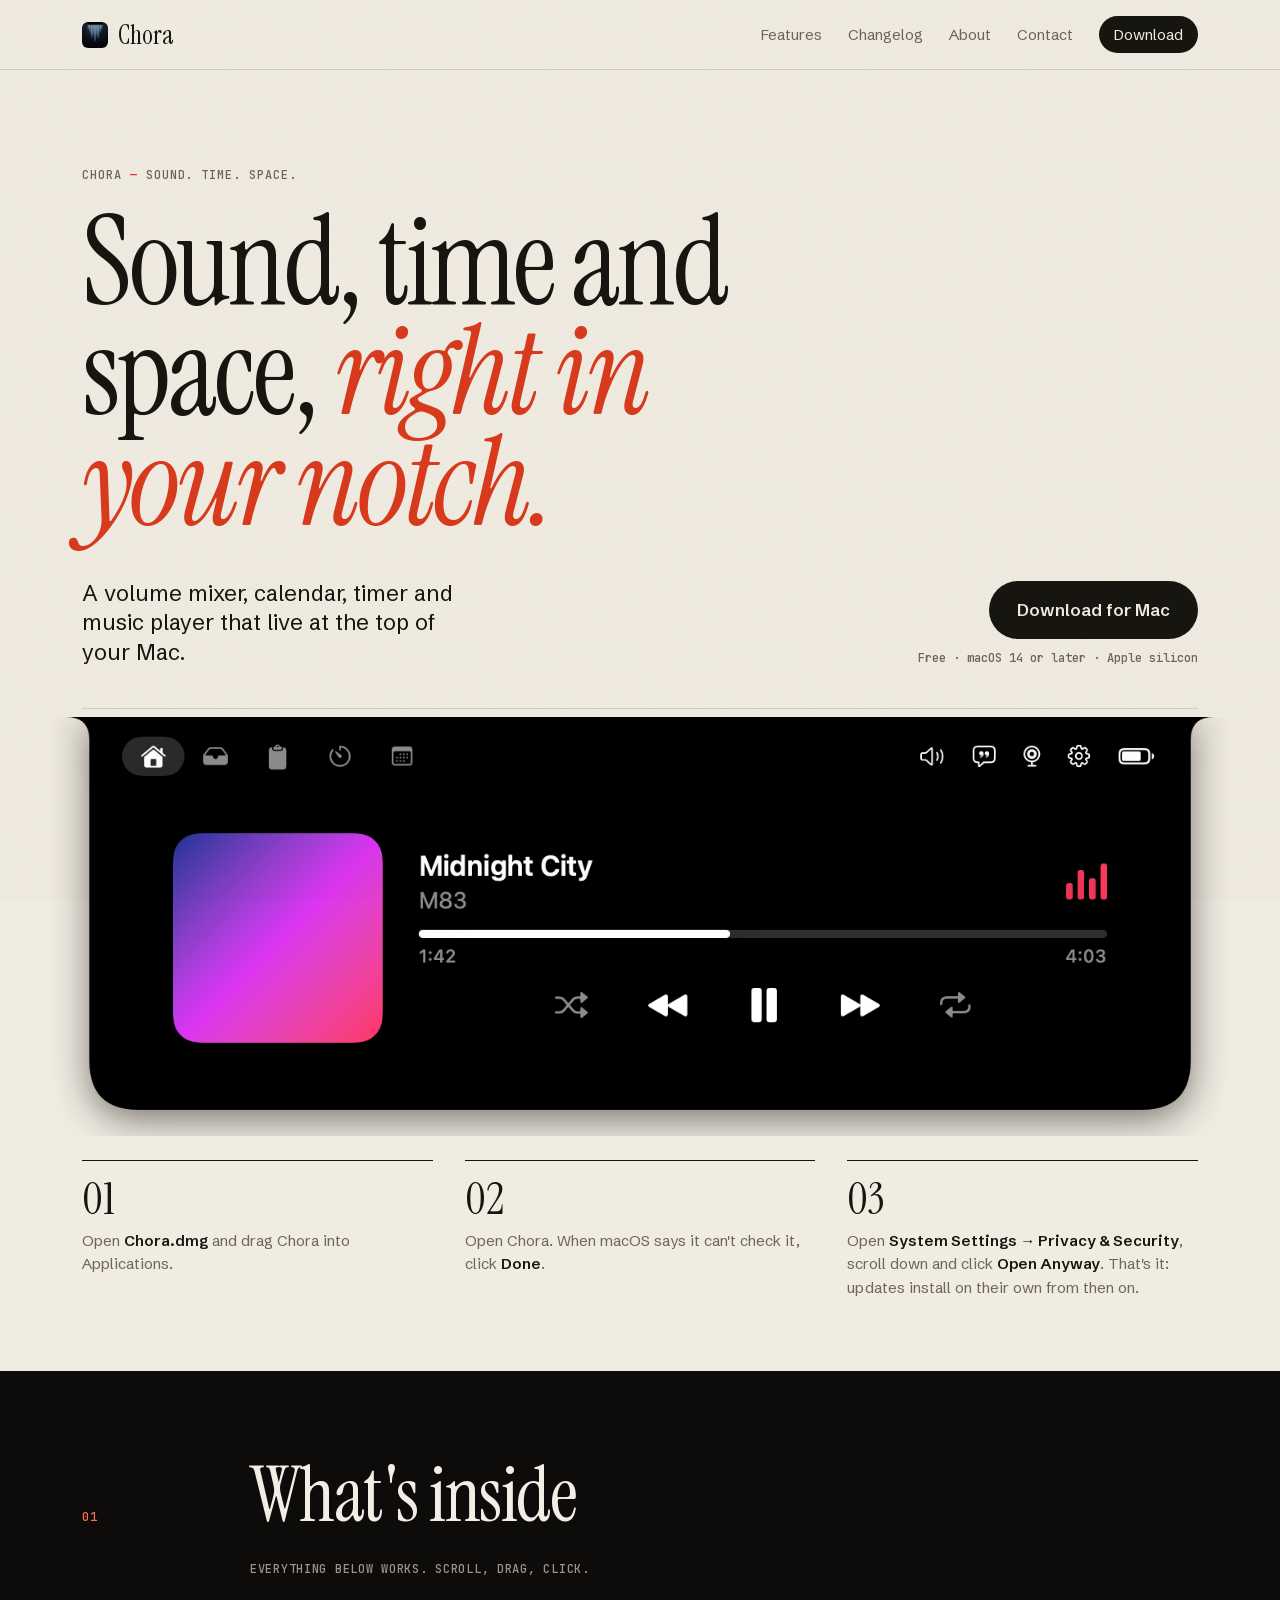
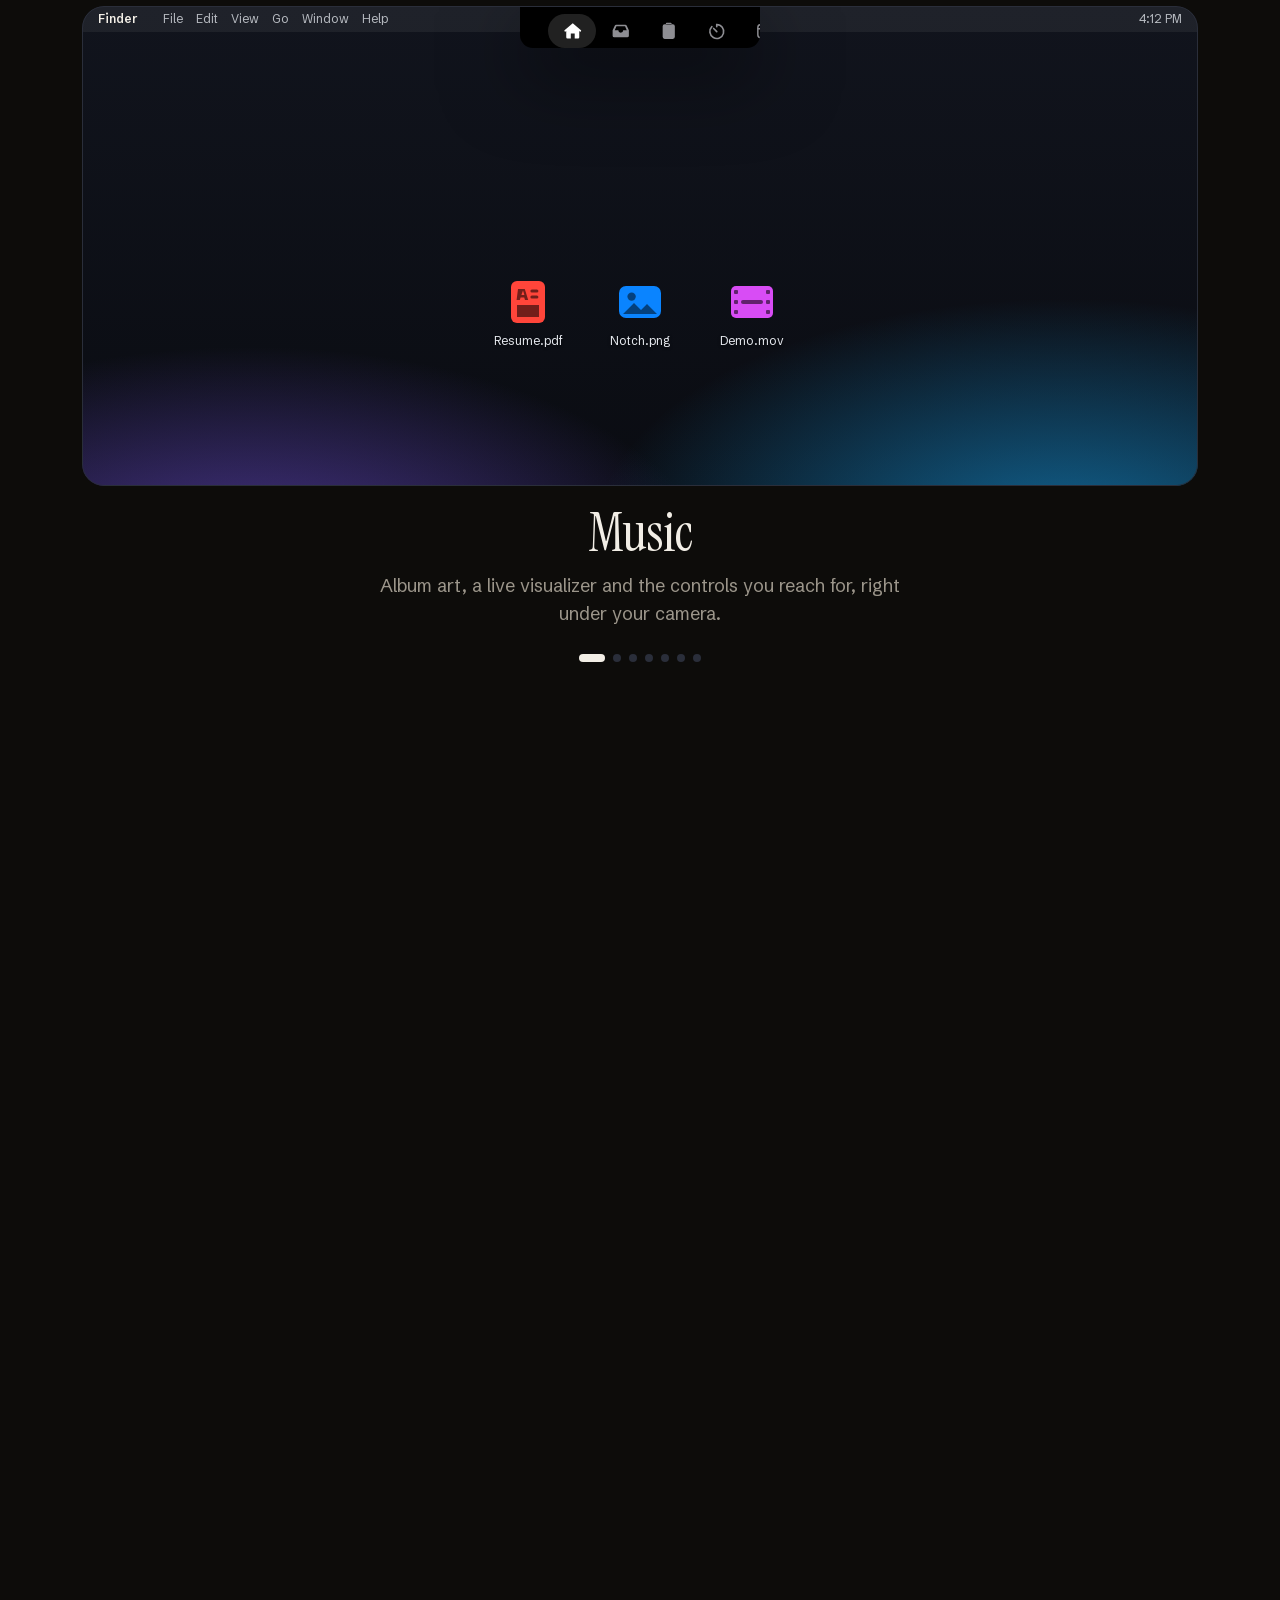
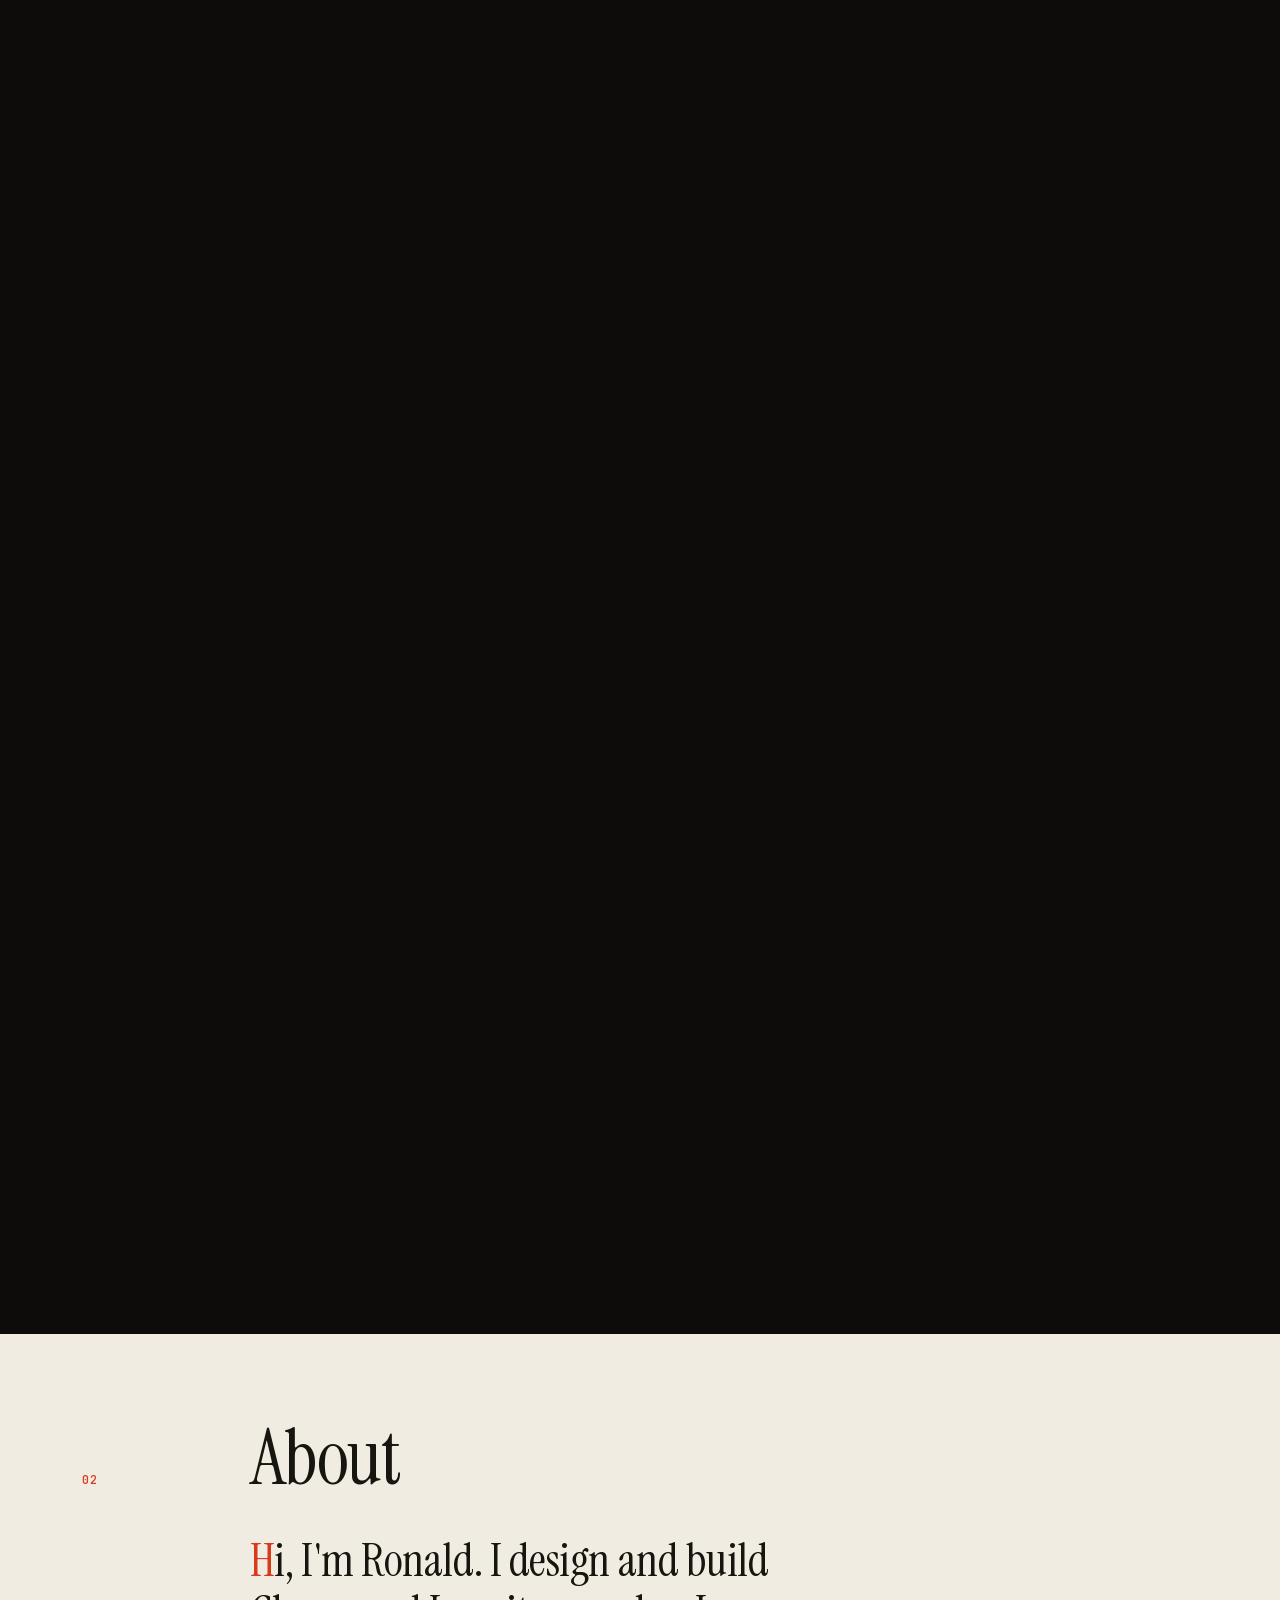
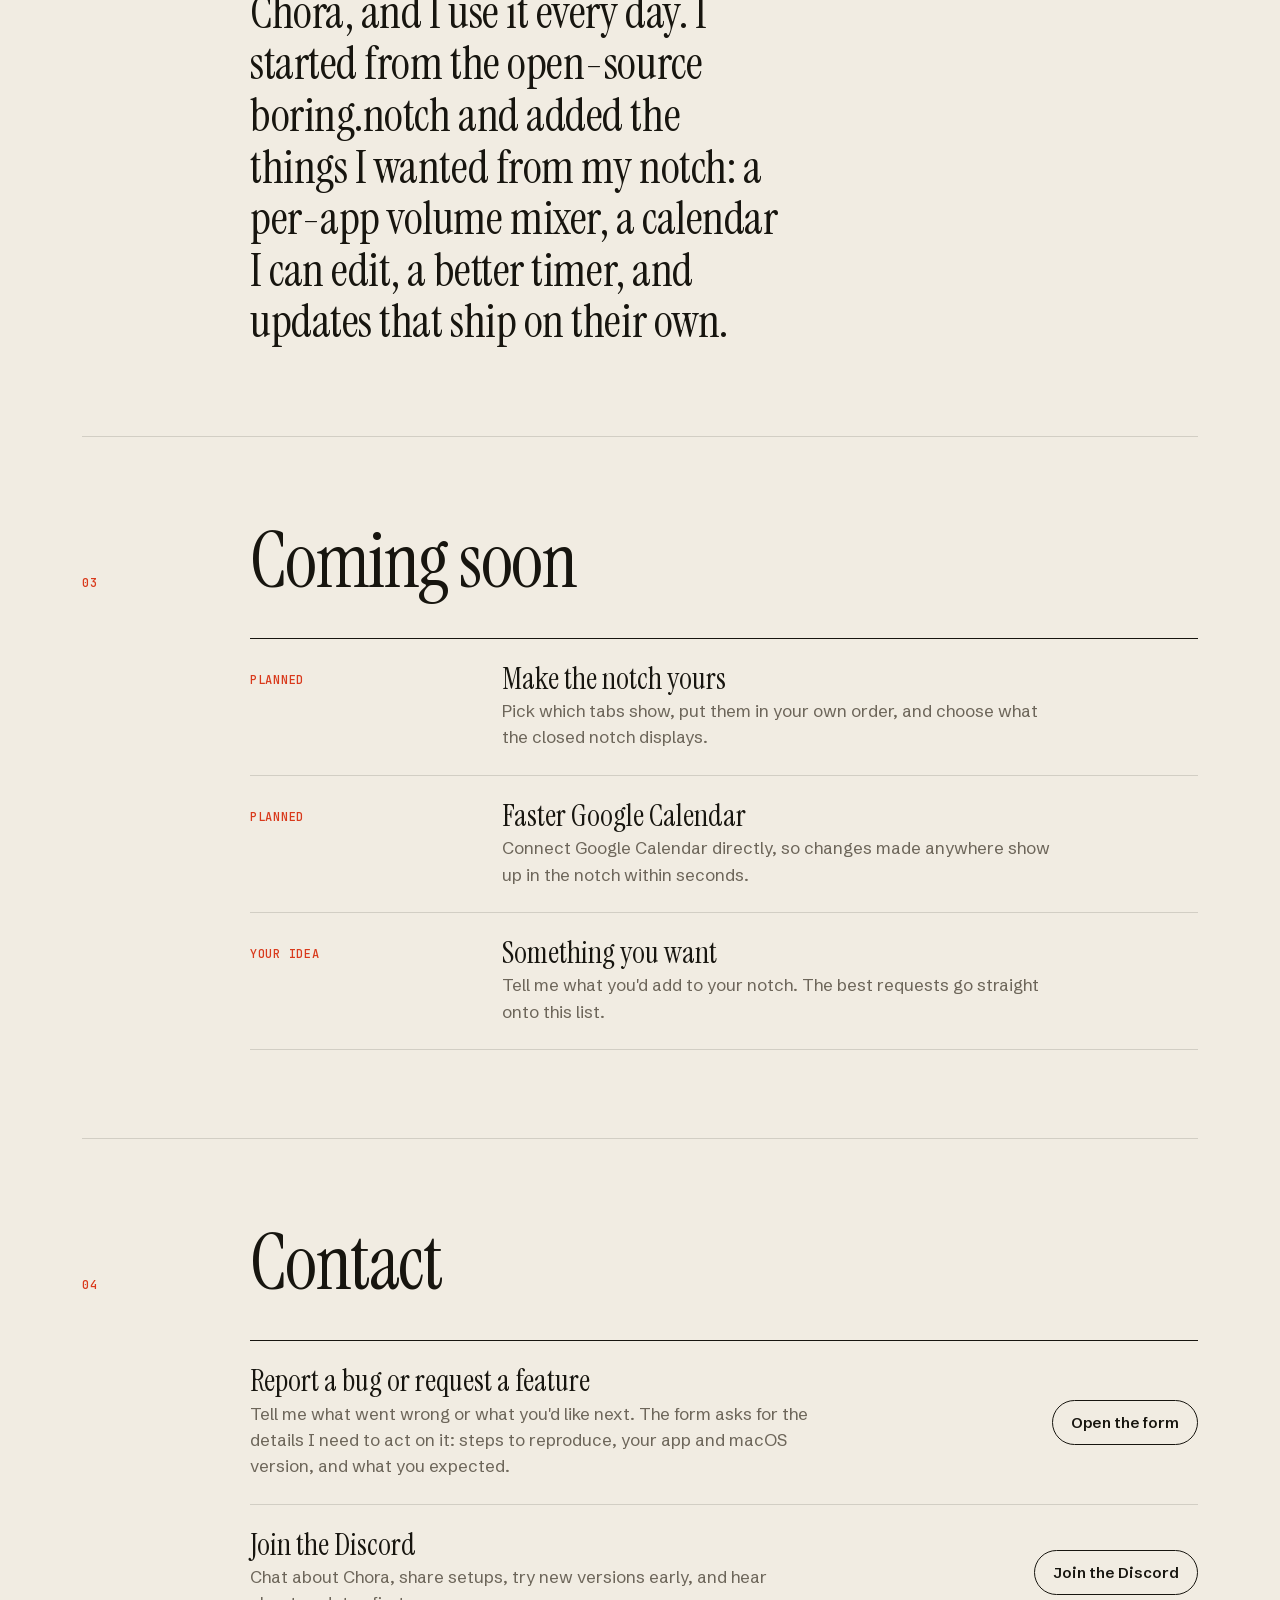
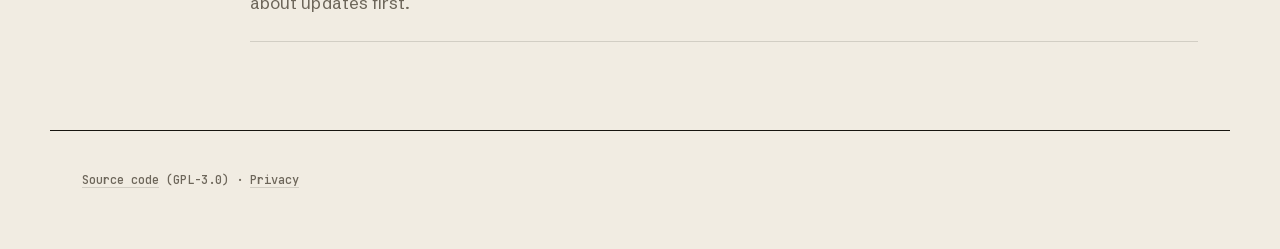
==== index.html @ 6533688c "fix: add a content security policy and referrer policy to every page" ====
<!doctype html>
<html lang="en">
<head>
  <meta charset="utf-8">
  <meta http-equiv="Content-Security-Policy" content="default-src 'self'; script-src 'self' 'sha256-WZRJfWvsnNCPcxzZwvyhovnZGqhZaC+8gPGPRbx6wTk='; style-src 'self' 'unsafe-inline'; img-src 'self' data:; font-src 'self'; connect-src 'self' https://raw.githubusercontent.com; object-src 'none'; base-uri 'self'; form-action 'none'">
  <meta name="referrer" content="strict-origin-when-cross-origin">
  <meta name="viewport" content="width=device-width, initial-scale=1">
  <title>Chora — Sound. Time. Space.</title>
  <meta name="description" content="Chora turns your MacBook's notch into a volume mixer, calendar, timer and music player.">
  <link rel="icon" href="favicon.png">
  <link rel="preload" href="fonts/InstrumentSerif-normal.woff2" as="font" type="font/woff2" crossorigin>
  <link rel="stylesheet" href="style.css">
  <link rel="stylesheet" href="demo.css">
  <script>document.documentElement.classList.add("js");</script>
</head>
<body>
  <header class="nav">
    <a class="brand" href="index.html"><img src="logo.png" alt="" width="26" height="26">Chora<span class="badge" data-version-badge></span></a>
    <nav>
      <a href="#features">Features</a>
      <a href="changelog.html">Changelog</a>
      <a href="#about">About</a>
      <a href="#contact">Contact</a>
      <a class="nav-download" href="#download">Download</a>
    </nav>
  </header>

  <main>
    <section id="download" class="hero">
      <p class="eyebrow">Chora <span class="dash">—</span> Sound. Time. Space.</p>
      <h1>Sound, time and space, <em>right in your notch.</em></h1>
      <div class="hero-row">
        <p class="sub">A volume mixer, calendar, timer and music player that live at the top of your Mac.</p>
        <div class="get">
          <a class="download" href="https://github.com/ronaldw07/boring.notch/releases/latest/download/Chora.dmg">Download for Mac</a>
          <p class="req">Free · macOS 14 or later · Apple silicon</p>
        </div>
      </div>
      <img class="hero-shot" src="shots/music.png" alt="Chora open in the notch, playing music with album art and controls" width="1440" height="512">
      <ol class="steps">
        <li>Open <strong>Chora.dmg</strong> and drag Chora into Applications.</li>
        <li>Open Chora. When macOS says it can't check it, click <strong>Done</strong>.</li>
        <li>Open <strong>System Settings → Privacy &amp; Security</strong>, scroll down and click <strong>Open Anyway</strong>. That's it: updates install on their own from then on.</li>
      </ol>
    </section>

    <section class="latest" data-latest hidden>
      <p class="label">What's new</p>
      <div>
        <p class="latest-version" data-latest-version></p>
        <p class="latest-summary" data-latest-summary></p>
      </div>
      <a href="changelog.html">See the full changelog →</a>
    </section>

    <section id="features" class="section band">
      <div class="section-head">
        <p class="label">01</p>
        <h2 class="reveal">What's inside</h2>
      </div>
      <div class="features">
        <article class="feature reveal">
          <img src="shots/volume.png" alt="The volume panel: a master slider and a slider for each app" loading="lazy">
          <h3>Volume mixer</h3>
          <p>A master slider plus a slider for each app. Turn one app down without touching the rest.</p>
        </article>
        <article class="feature reveal">
          <img src="shots/calendar.png" alt="The calendar tab: the day as a timeline of events" loading="lazy">
          <h3>Calendar</h3>
          <p>One day, 4 days, a week or a month, with the weather. Drag events to move them or pull the bottom edge to resize, drag on an empty spot or type a sentence to add one, make it repeat or remind you, search a year of events, answer Google invites, Join a video call, and see Google Tasks.</p>
        </article>
        <article class="feature reveal">
          <img src="shots/timer.png" alt="The timer tab: a countdown ring and length chips" loading="lazy">
          <h3>Timer</h3>
          <p>Lengths down to the second, recent timers, a smooth ring, and undo when you reset by mistake.</p>
        </article>
        <article class="feature reveal">
          <img src="shots/music.png" alt="The music player with album art and controls" loading="lazy">
          <h3>Music</h3>
          <p>Album art, a live visualizer and synced lyrics. Music and a running timer share the notch.</p>
        </article>
        <article class="feature reveal">
          <img src="shots/shelf.png" alt="The shelf holding files dropped on the notch" loading="lazy">
          <h3>Shelf and clipboard</h3>
          <p>Drop files on the notch to keep them close, and get back anything you copied.</p>
        </article>
        <article class="feature reveal">
          <img src="shots/updates.png" alt="An update prompt and the Option 1 to 5 shortcut" loading="lazy">
          <h3>Stays up to date</h3>
          <p>Signed updates install on their own within the hour of a release. Hover the notch and press 1 to 5 to switch tabs.</p>
        </article>
      </div>

      <p class="story-hint">Everything below works. Scroll, drag, click.</p>
      <div class="story" data-story data-scene="0">
        <div class="story-pin">
          <div class="screen">
            <div class="menubar" aria-hidden="true"><span><b>Finder</b> File Edit View Go Window Help</span><span>4:12 PM</span></div>

            <div class="notch" data-notch>
              <div class="notch-inner">
                <div class="nh">
                  <div class="nh-tabs">
                    <button type="button" data-go="0" data-tab="0" aria-label="Home"><i data-i="house"></i></button>
                    <button type="button" data-go="3" data-tab="3" aria-label="Shelf"><i data-i="tray"></i></button>
                    <button type="button" data-go="4" data-tab="4" aria-label="Clipboard"><i data-i="clipboard"></i></button>
                    <button type="button" data-go="5" data-tab="5" aria-label="Timer"><i data-i="timer"></i></button>
                    <button type="button" data-go="6" data-tab="6" aria-label="Calendar"><i data-i="calendar"></i></button>
                  </div>
                  <div class="nh-cam"></div>
                  <div class="nh-right">
                    <button type="button" class="nh-btn" data-toggle="1" aria-label="Volume"><i data-i="speaker"></i></button>
                    <button type="button" class="nh-btn" data-toggle="2" aria-label="Lyrics"><i data-i="quote"></i></button>
                    <span class="nh-btn" aria-hidden="true"><i data-i="gear"></i></span>
                    <span class="battery" aria-label="Battery 80%"><span>80%</span><i><b></b></i></span>
                  </div>
                </div>

                <div class="nb">
                  <div class="view view-home" data-view="0">
                    <div class="player">
                      <div class="art"><span class="art-badge"><i data-i="note"></i></span></div>
                      <div class="player-main">
                        <div class="song-row">
                          <div class="song-text"><p class="song">Low Tide Hours</p><p class="artist">Ona Vale</p></div>
                          <div class="viz" aria-hidden="true"><i></i><i></i><i></i><i></i></div>
                        </div>
                        <div class="seek"><div class="seek-track"><b data-progress></b></div><div class="seek-times"><span data-music-time>0:00</span><span>3:12</span></div></div>
                        <div class="controls">
                          <button type="button" class="ctl" data-music-shuffle aria-label="Shuffle"><i data-i="shuffle"></i></button>
                          <button type="button" class="ctl" data-music-restart aria-label="Previous"><i data-i="back"></i></button>
                          <button type="button" class="ctl big" data-music-play aria-label="Play or pause"><i data-i="pause"></i></button>
                          <button type="button" class="ctl" data-music-restart aria-label="Next"><i data-i="forward"></i></button>
                          <button type="button" class="ctl" data-music-repeat aria-label="Repeat"><i data-i="repeat"></i></button>
                        </div>
                      </div>
                    </div>
                    <div class="slot">
                      <div class="slot-panel" data-panel="1" data-volume>
                        <div class="vol-master">
                          <span class="vol-icon" data-master-icon></span>
                          <div class="vs big" data-key="master" role="slider" tabindex="0" aria-label="Volume"><i class="vs-track"></i><i class="vs-fill"></i><i class="vs-knob"></i></div>
                          <span class="vol-value" data-value-for="master"></span>
                        </div>
                        <div class="vol-apps">
                          <div class="vol-app"><span class="app-icon" style="--c:#1ed760"><i data-i="note"></i></span><span class="app-name">Spotify</span><div class="vs" data-key="spotify" role="slider" tabindex="0" aria-label="Spotify volume"><i class="vs-track"></i><i class="vs-fill"></i><i class="vs-knob"></i></div><span class="app-value" data-value-for="spotify"></span></div>
                          <div class="vol-app"><span class="app-icon" style="--c:#5865f2"><i data-i="bubble"></i></span><span class="app-name">Discord</span><div class="vs" data-key="discord" role="slider" tabindex="0" aria-label="Discord volume"><i class="vs-track"></i><i class="vs-fill"></i><i class="vs-knob"></i></div><span class="app-value" data-value-for="discord"></span></div>
                          <div class="vol-app"><span class="app-icon" style="--c:#2d8cff"><i data-i="video"></i></span><span class="app-name">zoom.us</span><div class="vs" data-key="zoom" role="slider" tabindex="0" aria-label="Zoom volume"><i class="vs-track"></i><i class="vs-fill"></i><i class="vs-knob"></i></div><span class="app-value" data-value-for="zoom"></span></div>
                          <div class="vol-app"><span class="app-icon" style="--c:#3a9bf0"><i data-i="globe"></i></span><span class="app-name">Safari</span><div class="vs" data-key="safari" role="slider" tabindex="0" aria-label="Safari volume"><i class="vs-track"></i><i class="vs-fill"></i><i class="vs-knob"></i></div><span class="app-value" data-value-for="safari"></span></div>
                        </div>
                      </div>
                      <div class="slot-panel lyrics" data-panel="2" data-lyrics></div>
                    </div>
                  </div>

                  <div class="view view-shelf" data-view="3">
                    <div class="shelf-zone" data-shelf-zone>
                      <div class="shelf-empty"><i data-i="tray"></i><span>Drop files here</span></div>
                      <div class="shelf-items" data-shelf-items></div>
                    </div>
                  </div>

                  <div class="view view-clip" data-view="4" data-clipboard>
                    <div class="clip-bar"><button type="button" class="clip-undo" data-clip-undo>Undo</button><button type="button" class="clip-clear" data-clip-clear>Delete All</button></div>
                    <div class="clip-list" data-clip-list></div>
                  </div>

                  <div class="view view-timer" data-view="5" data-timer>
                    <div class="mode-picker"><button type="button" data-mode="timer" class="on">Timer</button><button type="button" data-mode="stopwatch">Stopwatch</button></div>
                    <div class="timer-row">
                      <div class="readout-slot">
                        <svg class="ring" viewBox="0 0 88 88" aria-hidden="true"><circle class="ring-track" cx="44" cy="44" r="41"/><circle class="ring-fill" cx="44" cy="44" r="41"/></svg>
                        <span class="readout"><span data-readout>5:00</span><span class="cs" data-cs></span></span>
                      </div>
                      <div class="timer-side">
                        <div class="presets" data-presets>
                          <button type="button" class="chip" data-secs="60">1m</button>
                          <button type="button" class="chip on" data-secs="300">5m</button>
                          <button type="button" class="chip" data-secs="600">10m</button>
                          <button type="button" class="chip" data-secs="1500">25m</button>
                          <button type="button" class="chip" data-secs="150">2:30</button>
                          <i class="history" data-i="history"></i>
                          <button type="button" class="chip" data-secs="45">45s</button>
                        </div>
                        <div class="timer-controls">
                          <button type="button" class="round small" data-timer-reset aria-label="Reset"><i data-i="reset"></i></button>
                          <button type="button" class="round" data-timer-play aria-label="Start"><i data-i="play"></i></button>
                          <button type="button" class="round" data-timer-stop aria-label="Stop"><i data-i="stop"></i></button>
                          <button type="button" class="round small" data-timer-undo aria-label="Undo reset"><i data-i="undo"></i></button>
                        </div>
                      </div>
                    </div>
                  </div>

                  <div class="view view-cal" data-view="6" data-calendar>
                    <div class="cal-head">
                      <i class="cal-chev" data-i="chevL"></i><span class="cal-day">Wed, Nov 11</span><i class="cal-chev" data-i="chevR"></i>
                      <span class="allday" style="--c:#30d158">Veterans Day</span>
                      <button type="button" class="cal-expand" data-cal-add aria-label="Add an event"><i data-i="plus"></i></button>
                      <button type="button" class="cal-expand" data-cal-orient aria-label="Show the day down"><i data-i="splitRows"></i></button>
                      <span class="cal-expand"><i data-i="expand"></i></span>
                    </div>
                    <div class="cal-viewport" data-cal-viewport><div class="cal-track" data-cal-track></div></div>
                    <div class="cal-toast" data-cal-toast><span data-cal-toast-text></span><button type="button" class="cal-toast-undo" data-cal-undo>Undo</button><button type="button" class="cal-toast-x" data-cal-dismiss aria-label="Dismiss"><i data-i="x"></i></button></div>
                    <div class="cal-overlay" data-cal-overlay hidden></div>
                  </div>
                </div>
              </div>
            </div>

            <div class="desk-files" data-desk aria-label="Files on the desktop">
              <button type="button" class="file" draggable="true" data-file="resume"><i data-i="richtext" style="color:#ff453a"></i><span>Resume.pdf</span></button>
              <button type="button" class="file" draggable="true" data-file="notch"><i data-i="photo" style="color:#0a84ff"></i><span>Notch.png</span></button>
              <button type="button" class="file" draggable="true" data-file="demo"><i data-i="film" style="color:#d84cf5"></i><span>Demo.mov</span></button>
            </div>
          </div>

          <div class="captions">
            <div class="caption on" data-caption="0"><h3>Music</h3><p>Album art, a live visualizer and the controls you reach for, right under your camera.</p></div>
            <div class="caption future" data-caption="1"><h3>Volume mixer</h3><p>A slider for every app. Turn Discord down without touching your music.</p></div>
            <div class="caption future" data-caption="2"><h3>Synced lyrics</h3><p>Lyrics that follow the song. Click a line to jump to it.</p></div>
            <div class="caption future" data-caption="3"><h3>Shelf</h3><p>Drop files on the notch to keep them close. Drag one up from the desktop.</p></div>
            <div class="caption future" data-caption="4"><h3>Clipboard</h3><p>Everything you copied, one click from copying it again.</p></div>
            <div class="caption future" data-caption="5"><h3>Timer</h3><p>Timers down to the second, a stopwatch, and undo when you reset by mistake.</p></div>
            <div class="caption future" data-caption="6"><h3>Calendar</h3><p>Your day across, or top to bottom. Drag an empty spot to add an event, or press + and type one. Drag an event to move it, pull its end to resize, and undo any change.</p><button type="button" class="caption-link" data-cal-reset hidden>Bring the events back</button></div>
          </div>
          <div class="dots" aria-label="Features">
            <button type="button" data-go="0" aria-label="Music"></button><button type="button" data-go="1" aria-label="Volume"></button><button type="button" data-go="2" aria-label="Lyrics"></button><button type="button" data-go="3" aria-label="Shelf"></button><button type="button" data-go="4" aria-label="Clipboard"></button><button type="button" data-go="5" aria-label="Timer"></button><button type="button" data-go="6" aria-label="Calendar"></button>
          </div>
        </div>
      </div>
    </section>

    <section id="about" class="section about">
      <div class="section-head">
        <p class="label">02</p>
        <h2 class="reveal">About</h2>
      </div>
      <p class="maker reveal">Hi, I'm Ronald. I design and build Chora, and I use it every day. I started from the open-source boring.notch and added the things I wanted from my notch: a per-app volume mixer, a calendar I can edit, a better timer, and updates that ship on their own.</p>
    </section>

    <section id="soon" class="section">
      <div class="section-head">
        <p class="label">03</p>
        <h2 class="reveal">Coming soon</h2>
      </div>
      <div class="soon">
        <article class="soon-item reveal">
          <span class="status">Planned</span>
          <h3>Make the notch yours</h3>
          <p>Pick which tabs show, put them in your own order, and choose what the closed notch displays.</p>
        </article>
        <article class="soon-item reveal">
          <span class="status">Planned</span>
          <h3>Faster Google Calendar</h3>
          <p>Connect Google Calendar directly, so changes made anywhere show up in the notch within seconds.</p>
        </article>
        <article class="soon-item reveal">
          <span class="status">Your idea</span>
          <h3>Something you want</h3>
          <p>Tell me what you'd add to your notch. The best requests go straight onto this list.</p>
        </article>
      </div>
    </section>

    <section id="contact" class="section">
      <div class="section-head">
        <p class="label">04</p>
        <h2 class="reveal">Contact</h2>
      </div>
      <div class="contact">
        <article class="contact-card reveal">
          <h3>Report a bug or request a feature</h3>
          <p>Tell me what went wrong or what you'd like next. The form asks for the details I need to act on it: steps to reproduce, your app and macOS version, and what you expected.</p>
          <a class="button" href="https://docs.google.com/forms/d/e/1FAIpQLSfXjYQT4DGm7UDg0RwTEFJR07rIt27WWSCMr_0hVcjNfF8teA/viewform" target="_blank" rel="noopener" data-feedback-form>Open the form</a>
        </article>
        <article class="contact-card reveal">
          <h3>Join the Discord</h3>
          <p>Chat about Chora, share setups, try new versions early, and hear about updates first.</p>
          <a class="button" href="https://discord.gg/8GVjCq4fE5">Join the Discord</a>
        </article>
      </div>
    </section>

  </main>

  <footer class="footer">
    <p><a href="https://github.com/ronaldw07/boring.notch">Source code</a> (GPL-3.0) · <a href="privacy.html">Privacy</a></p>
  </footer>

  <script src="changelog.js"></script>
  <script src="reveal.js"></script>
  <script src="demo.js"></script>
</body>
</html>
---- style.css ----
/* Chora — a printed product sheet. Warm paper, ink type, one red accent
   (the same red as the calendar's "now" line). The notch demo sits on a
   dark band, because the notch itself is black hardware. */

@font-face { font-family: "Instrument Serif"; font-style: normal; font-weight: 400; font-display: swap; src: url(fonts/InstrumentSerif-normal.woff2) format("woff2"); }
@font-face { font-family: "Instrument Serif"; font-style: italic; font-weight: 400; font-display: swap; src: url(fonts/InstrumentSerif-italic.woff2) format("woff2"); }
@font-face { font-family: "Schibsted Grotesk"; font-style: normal; font-weight: 400 700; font-display: swap; src: url(fonts/SchibstedGrotesk-normal.woff2) format("woff2"); }
@font-face { font-family: "JetBrains Mono"; font-style: normal; font-weight: 500; font-display: swap; src: url(fonts/JetBrainsMono-normal.woff2) format("woff2"); }

:root {
  --paper: #f1ece2;
  --paper-deep: #e8e1d4;
  --ink: #17150f;
  --text: var(--ink);
  --muted: #6d665a;
  --line: rgba(23, 21, 15, 0.14);
  --accent: #d93a1c;
  --panel: #fbf8f2;
  --serif: "Instrument Serif", "Iowan Old Style", Georgia, serif;
  --sans: "Schibsted Grotesk", -apple-system, BlinkMacSystemFont, sans-serif;
  --mono: "JetBrains Mono", ui-monospace, "SF Mono", Menlo, monospace;
  --ease-out: cubic-bezier(0.23, 1, 0.32, 1);
  --gutter: 168px;
}

* { box-sizing: border-box; }

html { scroll-behavior: smooth; }

body {
  margin: 0;
  background: var(--paper);
  color: var(--ink);
  font: 17px/1.55 var(--sans);
  -webkit-font-smoothing: antialiased;
  text-rendering: optimizeLegibility;
}

/* Paper grain, very faint, so the page doesn't read as a flat fill. */
body::after {
  content: "";
  position: fixed;
  inset: 0;
  z-index: 100;
  pointer-events: none;
  opacity: 0.35;
  mix-blend-mode: multiply;
  background-image: url("data:image/svg+xml,%3Csvg xmlns='http://www.w3.org/2000/svg' width='160' height='160'%3E%3Cfilter id='n'%3E%3CfeTurbulence type='fractalNoise' baseFrequency='0.9' numOctaves='2' stitchTiles='stitch'/%3E%3CfeColorMatrix values='0 0 0 0 0.45 0 0 0 0 0.4 0 0 0 0 0.32 0 0 0 0.18 0'/%3E%3C/filter%3E%3Crect width='100%25' height='100%25' filter='url(%23n)'/%3E%3C/svg%3E");
}

a { color: var(--ink); text-decoration: underline; text-decoration-color: var(--line); text-underline-offset: 3px; transition: text-decoration-color 200ms var(--ease-out), color 200ms var(--ease-out); }
a:hover { text-decoration-color: var(--accent); }

::selection { background: var(--ink); color: var(--paper); }

.label, .eyebrow {
  margin: 0;
  font-family: var(--mono);
  font-size: 12px;
  font-weight: 500;
  letter-spacing: 0.08em;
  text-transform: uppercase;
  color: var(--muted);
}

/* Nav: a plain masthead with a rule under it. */

.nav {
  position: sticky;
  top: 0;
  z-index: 10;
  display: flex;
  align-items: center;
  justify-content: space-between;
  padding: 16px max(32px, calc(50vw - 558px));
  background: color-mix(in srgb, var(--paper) 88%, transparent);
  backdrop-filter: blur(10px);
  -webkit-backdrop-filter: blur(10px);
  border-bottom: 1px solid var(--line);
}

.brand {
  display: flex;
  align-items: center;
  gap: 10px;
  font-family: var(--serif);
  font-size: 26px;
  line-height: 1;
  text-decoration: none;
}
.brand img { border-radius: 6px; }
.badge {
  font-family: var(--mono);
  font-size: 11px;
  color: var(--muted);
  border: 1px solid var(--line);
  border-radius: 4px;
  padding: 2px 5px;
  align-self: center;
}
.badge:empty { display: none; }

.nav nav { display: flex; align-items: center; gap: 26px; }
.nav nav a { font-size: 15px; color: var(--muted); text-decoration: none; }
.nav nav a:hover, .nav nav a[aria-current="page"] { color: var(--ink); }
.nav nav .nav-download {
  color: var(--paper);
  background: var(--ink);
  border-radius: 999px;
  padding: 7px 15px;
  transition: transform 160ms var(--ease-out), background 200ms var(--ease-out);
}
.nav nav .nav-download:hover { color: var(--paper); background: var(--accent); }
.nav nav .nav-download:active { transform: scale(0.97); }

main { max-width: 1180px; margin: 0 auto; padding: 0 32px; }

/* Hero: left-aligned, the headline does the work. */

.hero { padding: 96px 0 72px; }
.eyebrow .dash { color: var(--accent); }
.hero h1 {
  max-width: 13ch;
  margin: 22px 0 40px;
  font-family: var(--serif);
  font-weight: 400;
  font-size: clamp(60px, 9.6vw, 140px);
  line-height: 0.9;
  letter-spacing: -0.025em;
}
.hero h1 em { color: var(--accent); }
.hero-row {
  display: flex;
  align-items: flex-end;
  justify-content: space-between;
  gap: 40px;
  padding-bottom: 40px;
  border-bottom: 1px solid var(--line);
}
.sub { max-width: 30ch; margin: 0; font-size: 22px; line-height: 1.35; }
.get { display: flex; flex-direction: column; align-items: flex-end; gap: 10px; }

.download {
  display: inline-block;
  padding: 16px 28px;
  border-radius: 999px;
  background: var(--ink);
  color: var(--paper);
  font-size: 17px;
  font-weight: 600;
  text-decoration: none;
  transition: transform 160ms var(--ease-out), background 220ms var(--ease-out);
}
.download:hover { color: var(--paper); background: var(--accent); }
.download:active { transform: scale(0.97); }
.req { margin: 0; font-family: var(--mono); font-size: 12px; color: var(--muted); }

.hero-shot {
  display: block;
  width: calc(100% + 64px);
  max-width: none;
  height: auto;
  margin: 8px -32px 0;
}

/* Install steps: three columns with big numerals. */

.steps {
  counter-reset: step;
  display: grid;
  grid-template-columns: repeat(3, 1fr);
  gap: 32px;
  margin: 24px 0 0;
  padding: 0;
  list-style: none;
  font-size: 15px;
  color: var(--muted);
}
.steps li { counter-increment: step; padding-top: 16px; border-top: 1px solid var(--ink); min-width: 0; }
.steps li::before {
  content: counter(step, decimal-leading-zero);
  display: block;
  margin-bottom: 8px;
  font-family: var(--serif);
  font-size: 44px;
  line-height: 1;
  color: var(--ink);
}
.steps strong { color: var(--ink); font-weight: 600; }
.cmd {
  display: flex;
  align-items: center;
  gap: 8px;
  margin: 10px 0 4px;
  padding: 6px 6px 6px 12px;
  background: var(--ink);
  border-radius: 10px;
}
.cmd code { flex: 1; overflow-x: auto; white-space: nowrap; font-size: 12px; color: var(--paper); scrollbar-width: none; }
.cmd button {
  flex: none;
  padding: 5px 11px;
  border: 0;
  border-radius: 7px;
  background: rgba(241, 236, 226, 0.14);
  color: var(--paper);
  font: 500 12px var(--mono);
  cursor: pointer;
  transition: transform 160ms var(--ease-out), background 200ms var(--ease-out);
}
.cmd button:hover { background: rgba(241, 236, 226, 0.24); }
.cmd button:active { transform: scale(0.97); }
code { font-family: var(--mono); font-size: 0.9em; }
pre {
  background: var(--panel);
  border: 1px solid var(--line);
  border-radius: 10px;
  padding: 14px 16px;
  overflow-x: auto;
  font-size: 14px;
}

/* What's new, right under the hero: a single ruled line. */

.latest {
  display: grid;
  grid-template-columns: var(--gutter) 1fr auto;
  align-items: baseline;
  gap: 24px;
  padding: 22px 0;
  border-top: 1px solid var(--ink);
  border-bottom: 1px solid var(--line);
}
.latest[hidden] { display: none; }
.latest-version { margin: 0 0 2px; font-family: var(--mono); font-size: 12px; color: var(--accent); }
.latest-summary { margin: 0; font-family: var(--serif); font-size: 28px; line-height: 1.15; }
.latest a { font-size: 15px; white-space: nowrap; }

/* Sections: a numbered margin on the left, content on the right. */

.section { padding: 88px 0; }
.section + .section { border-top: 1px solid var(--line); }
.section-head {
  display: grid;
  grid-template-columns: var(--gutter) 1fr;
  align-items: baseline;
  margin-bottom: 40px;
}
.section-head .label { color: var(--accent); }
.section h2 {
  margin: 0;
  font-family: var(--serif);
  font-weight: 400;
  font-size: clamp(44px, 6vw, 80px);
  line-height: 0.95;
  letter-spacing: -0.02em;
}
.section > :not(.section-head):not(.story) { margin-left: var(--gutter); }
.muted { color: var(--muted); }

/* The dark band the demo lives on. It inherits the light-on-dark colours
   the demo was drawn for. */

.band {
  --text: #f2eee6;
  --muted: #9b958a;
  --line: rgba(242, 238, 230, 0.12);
  --accent: #ff6a4a;
  margin: 0 calc(50% - 50vw);
  padding: 88px max(32px, calc(50vw - 558px)) 72px;
  background: #0d0c0a;
  color: var(--text);
}
.band + .section { border-top: 0; }
.band .section-head .label { color: var(--accent); }
.band .story-hint { font-family: var(--mono); font-size: 12px; letter-spacing: 0.06em; text-transform: uppercase; }
.band .caption h3 { font-family: var(--serif); font-weight: 400; font-size: clamp(36px, 4.6vw, 54px); letter-spacing: -0.015em; }

/* Features, as ruled rows with the real screenshots. Phones and no-script
   only; on a desktop the live demo replaces them. */

.features { display: grid; gap: 0; }
.feature {
  display: grid;
  grid-template-columns: 1fr 1.4fr;
  gap: 32px;
  align-items: center;
  padding: 28px 0;
  border-top: 1px solid var(--line);
}
.feature img { grid-column: 2; grid-row: 1 / span 2; display: block; width: 100%; height: auto; }
.feature h3 { align-self: end; margin: 0; font-family: var(--serif); font-weight: 400; font-size: 34px; line-height: 1; }
.feature p { align-self: start; margin: 0; color: var(--muted); }

/* About: the maker's note, set large. */

.maker {
  max-width: 24ch;
  margin-top: 0;
  margin-bottom: 0;
  font-family: var(--serif);
  font-size: clamp(30px, 3.6vw, 46px);
  line-height: 1.12;
  letter-spacing: -0.01em;
}
.maker::first-letter { color: var(--accent); }
.about p { max-width: 24ch; }

/* Coming soon and Contact: ruled lists, not cards. */

.soon, .contact { border-top: 1px solid var(--ink); }
.soon-item, .contact-card {
  display: grid;
  grid-template-columns: 220px 1fr;
  gap: 4px 32px;
  padding: 24px 0;
  border-bottom: 1px solid var(--line);
}
.soon-item .status { grid-row: 1 / span 2; }
.soon-item h3, .contact-card h3 { margin: 0; font-family: var(--serif); font-weight: 400; font-size: 30px; line-height: 1.05; }
.soon-item p, .contact-card p { grid-column: 2; margin: 0; max-width: 56ch; color: var(--muted); }
.contact-card { grid-template-columns: 1fr auto; }
.contact-card h3, .contact-card p { grid-column: 1; }
.contact-card .button { grid-column: 2; grid-row: 1 / span 2; align-self: center; }
.status {
  align-self: start;
  font-family: var(--mono);
  font-size: 12px;
  letter-spacing: 0.06em;
  text-transform: uppercase;
  color: var(--accent);
  padding-top: 8px;
}

.button {
  display: inline-block;
  padding: 10px 18px;
  border: 1px solid var(--ink);
  border-radius: 999px;
  color: var(--ink);
  font-weight: 600;
  font-size: 15px;
  text-decoration: none;
  white-space: nowrap;
  transition: transform 160ms var(--ease-out), background 200ms var(--ease-out), color 200ms var(--ease-out);
}
.button:hover { background: var(--ink); color: var(--paper); }
.button:active { transform: scale(0.97); }

/* Scroll reveal: only once the script is running, so the page still shows without it. */

.js .reveal {
  opacity: 0;
  transform: translateY(12px);
  transition: opacity 600ms var(--ease-out), transform 600ms var(--ease-out);
}
.js .reveal.is-visible { opacity: 1; transform: none; }

@media (prefers-reduced-motion: reduce) {
  .js .reveal { transform: none; transition: opacity 300ms ease; }
}

/* Changelog page */

.changelog-page { max-width: 820px; padding-top: 72px; padding-bottom: 72px; }
.changelog-page h1 {
  margin: 0 0 14px;
  font-family: var(--serif);
  font-weight: 400;
  font-size: clamp(64px, 10vw, 128px);
  line-height: 0.9;
  letter-spacing: -0.025em;
}
.updated { margin: 0 0 56px; font-family: var(--mono); font-size: 12px; color: var(--muted); }

.group { margin-bottom: 80px; }
.group h2 { margin: 0 0 8px; font-family: var(--serif); font-weight: 400; font-size: 44px; line-height: 1; }
.group-summary { margin: 0 0 22px; font-size: 18px; color: var(--muted); max-width: 52ch; }

.row { border-bottom: 1px solid var(--line); }
.group .row:first-of-type { border-top: 1px solid var(--ink); }
.row-toggle {
  display: flex;
  align-items: center;
  gap: 16px;
  width: 100%;
  padding: 16px 0;
  background: none;
  border: 0;
  color: var(--ink);
  font: inherit;
  text-align: left;
  cursor: pointer;
}
.row-version { font-family: var(--serif); font-size: 28px; line-height: 1; }
.row-date { margin-left: auto; font-family: var(--mono); font-size: 12px; color: var(--muted); }

/* The + turns into × when the row opens */
.plus {
  position: relative;
  width: 14px;
  height: 14px;
  flex: none;
  color: var(--muted);
  transition: transform 200ms var(--ease-out);
}
.plus::before, .plus::after {
  content: "";
  position: absolute;
  left: 50%;
  top: 50%;
  width: 14px;
  height: 1.5px;
  background: currentColor;
  transform: translate(-50%, -50%);
}
.plus::after { transform: translate(-50%, -50%) rotate(90deg); }
.row.is-open .plus { transform: rotate(45deg); color: var(--accent); }

/* Opens by animating the row's height from 0 to its content */
.row-body {
  display: grid;
  grid-template-rows: 0fr;
  transition: grid-template-rows 250ms var(--ease-out);
}
.row.is-open .row-body { grid-template-rows: 1fr; }
.row-inner {
  overflow: hidden;
  opacity: 0;
  transition: opacity 200ms var(--ease-out);
  padding-left: 30px;
}
.row.is-open .row-inner { opacity: 1; }
.row-inner h4 { margin: 2px 0 6px; font-family: var(--mono); font-size: 11px; font-weight: 500; letter-spacing: 0.08em; text-transform: uppercase; color: var(--accent); }
.row-inner ul { margin: 0 0 16px; padding-left: 18px; }
.row-inner li { margin: 7px 0; font-size: 16px; }
.item-detail { color: var(--muted); }

/* Five rows, a faded sixth, then Show more */
.group.is-collapsed .row:nth-child(6) { opacity: 0.3; pointer-events: none; }
.group.is-collapsed .row:nth-child(n + 7) { display: none; }
.show-more {
  display: block;
  margin: 18px 0 0;
  background: none;
  border: 0;
  color: var(--muted);
  font: 500 12px var(--mono);
  letter-spacing: 0.06em;
  text-transform: uppercase;
  cursor: pointer;
}
.show-more:hover { color: var(--ink); }

@media (prefers-reduced-motion: reduce) {
  .row-body, .row-inner, .plus { transition: none; }
}

/* Footer */

.footer {
  max-width: 1180px;
  margin: 0 auto;
  padding: 28px 32px 48px;
  border-top: 1px solid var(--ink);
  font-family: var(--mono);
  font-size: 12px;
  color: var(--muted);
}
.footer a { color: var(--muted); }

/* Privacy policy */

.legal-page { max-width: 760px; padding-top: 72px; padding-bottom: 72px; }
.legal-page h1 { margin: 0 0 14px; font-family: var(--serif); font-weight: 400; font-size: clamp(56px, 8vw, 96px); line-height: 0.92; letter-spacing: -0.02em; }
.legal-page section { margin-bottom: 44px; }
.legal-page h2 { margin: 0 0 12px; font-family: var(--serif); font-weight: 400; font-size: 34px; line-height: 1.05; }
.legal-page h3 { margin: 22px 0 4px; font-size: 16px; }
.legal-page p, .legal-page li { color: #3d382f; }
.legal-page li { margin: 8px 0; }
.legal-page strong { color: var(--ink); font-weight: 600; }

@media (max-width: 900px) {
  :root { --gutter: 0px; }
  .section-head { grid-template-columns: 1fr; gap: 10px; }
  .latest { grid-template-columns: 1fr; gap: 6px; }
  .steps { grid-template-columns: 1fr; gap: 20px; }
}

@media (max-width: 640px) {
  main, .nav { padding-left: 20px; padding-right: 20px; }
  .nav nav { gap: 14px; }
  .nav nav a:not(.nav-download):not([href*="changelog"]) { display: none; }
  .hero { padding-top: 56px; }
  .hero-row { flex-direction: column; align-items: flex-start; }
  .get { align-items: flex-start; }
  .hero-shot { width: calc(100% + 40px); margin: 8px -20px 0; }
  .feature { grid-template-columns: 1fr; gap: 12px; }
  .feature img { grid-column: 1; grid-row: auto; }
  .soon-item, .contact-card { grid-template-columns: 1fr; }
  .soon-item .status, .soon-item p, .contact-card p, .contact-card .button { grid-column: 1; grid-row: auto; justify-self: start; }
}
---- demo.css ----
/* The interactive notch. Desktop only: phones keep the feature cards.
   Everything inside .notch is sized in the app's own points (the open notch
   is 640 x 190) and scaled up as a whole with zoom. */

.story, .story-hint { display: none; }

@media (min-width: 900px) {
  .js .features { display: none; }
  .js .story { display: block; }
  .js .story-hint { display: block; color: var(--muted); margin: -12px 0 28px; }
}

:root { --mac-accent: #0a84ff; --mac-fill: rgba(255, 255, 255, 0.1); --mac-gray: #8e8e93; }

/* Scrolling through the section steps through the scenes. */
.story { --pin: calc(min(54vh, 480px) + 196px); position: relative; height: calc(var(--pin) + 420vh); }
.story-pin {
  position: sticky;
  top: 72px;
  height: var(--pin);
  display: flex;
  flex-direction: column;
  align-items: center;
}

/* A Mac screen with rounded corners all round */
.screen {
  position: relative;
  flex: none;
  width: 100%;
  height: min(54vh, 480px);
  border-radius: 22px;
  overflow: hidden;
  background:
    radial-gradient(ellipse 60% 70% at 15% 120%, rgba(98, 70, 190, 0.8), transparent 70%),
    radial-gradient(ellipse 60% 70% at 88% 110%, rgba(20, 130, 190, 0.75), transparent 70%),
    linear-gradient(#11141d, #0a0c12);
}
/* The bezel is a plain layer on top, not a CSS mask: a masked area gets
   redrawn whenever anything inside it changes, and Chromium browsers
   flashed it dark for a frame doing that. */
.screen::before { content: ""; position: absolute; inset: 0; border: 1px solid #2a2e3a; border-radius: inherit; z-index: 3; pointer-events: none; }
.menubar {
  display: flex;
  justify-content: space-between;
  height: 26px;
  padding: 0 16px;
  line-height: 26px;
  font-size: 12px;
  color: rgba(233, 237, 243, 0.75);
  background: rgba(255, 255, 255, 0.06);
}
.menubar b { margin-right: 12px; color: var(--text); font-weight: 600; }
.menubar span:first-child { word-spacing: 10px; }

/* ---------- The notch ---------- */

.notch {
  zoom: 1.3;
  position: absolute;
  top: 0;
  left: 0;
  right: 0;
  margin: 0 auto;
  width: 185px;
  height: 32px;
  background: #000;
  border-radius: 0 0 10px 10px;
  overflow: hidden;
  color: #fff;
  font-size: 12px;
  line-height: 1.2;
  box-shadow: 0 20px 60px rgba(0, 0, 0, 0.55);
  transition: width 500ms var(--ease-out), height 500ms var(--ease-out), border-radius 500ms var(--ease-out);
}
.notch.open { width: 640px; height: 190px; border-radius: 0 0 26px 26px; }
.notch.drop-target { box-shadow: 0 0 0 2px var(--mac-accent), 0 20px 60px rgba(0, 0, 0, 0.55); }
.notch-inner { width: 640px; height: 190px; opacity: 0; transition: opacity 250ms var(--ease-out); }
.notch.open .notch-inner { opacity: 1; transition-delay: 180ms; }
.notch button { font: inherit; color: inherit; background: none; border: 0; padding: 0; cursor: pointer; }
.notch svg { display: block; width: 100%; height: 100%; }
.notch [data-i] { display: inline-block; }

/* Header: tabs left of the camera, buttons right of it */
.nh { display: flex; align-items: center; height: 34px; padding: 4px 22px 0; }
.nh-tabs, .nh-right { flex: 1; display: flex; align-items: center; }
.nh-right { justify-content: flex-end; gap: 4px; }
.nh-cam { width: 185px; flex: none; }
.nh-tabs button {
  height: 26px;
  padding: 0 11px;
  border-radius: 13px;
  color: var(--mac-gray);
  transition: color 250ms var(--ease-out);
}
.nh-tabs { position: relative; }
.nh-tabs button { position: relative; z-index: 1; }
.nh-tabs button.on { color: #fff; }
/* One highlight that slides to the picked tab, like the app's */
.tab-pill {
  position: absolute;
  left: 0;
  top: 50%;
  height: 26px;
  margin-top: -13px;
  border-radius: 13px;
  background: rgba(255, 255, 255, 0.13);
  transition: left 380ms cubic-bezier(0.32, 0.72, 0, 1), width 380ms cubic-bezier(0.32, 0.72, 0, 1);
}
.story.instant .tab-pill, .story.instant .view, .story.instant .caption *, .story.instant .slot, .story.instant .slot-panel { transition: none; }
.nh-tabs [data-i] { width: 15px; height: 15px; vertical-align: middle; }
.nh-btn { display: grid; place-items: center; width: 30px; height: 30px; color: #fff; }
.nh-btn [data-i] { width: 16px; height: 16px; }
.battery { display: flex; align-items: center; gap: 5px; margin-left: 4px; font-size: 11px; font-weight: 600; }
.battery i { position: relative; width: 24px; height: 12px; border: 1.2px solid rgba(255, 255, 255, 0.55); border-radius: 3.5px; padding: 1.5px; }
.battery i::after { content: ""; position: absolute; right: -3.5px; top: 3.5px; width: 1.8px; height: 3.5px; border-radius: 0 1px 1px 0; background: rgba(255, 255, 255, 0.55); }
.battery b { display: block; width: 80%; height: 100%; border-radius: 1.5px; background: #fff; }

.nb { position: relative; height: 144px; margin: 0 22px; }
.view {
  position: absolute;
  inset: 0;
  opacity: 0;
  pointer-events: none;
}
/* Swapped at once: a fade either overlapped two views or left the notch
   empty for a moment, and both read as a black box flashing. The sliding
   tab highlight carries the motion instead. */
.view.on { opacity: 1; pointer-events: auto; }

/* ---------- Home: player, plus the volume or lyrics slot ---------- */

.view-home { display: flex; gap: 15px; padding-top: 4px; }
.player { flex: 1; min-width: 0; display: flex; gap: 14px; }
.art {
  position: relative;
  flex: none;
  width: 126px;
  height: 126px;
  border-radius: 14px;
  background:
    radial-gradient(circle at 28% 24%, rgba(255, 196, 120, 0.95), transparent 46%),
    radial-gradient(circle at 80% 85%, rgba(30, 140, 190, 0.9), transparent 55%),
    linear-gradient(145deg, #c2553f, #5a2f8f);
}
.art-badge { position: absolute; right: -5px; bottom: -5px; display: grid; place-items: center; width: 26px; height: 26px; border-radius: 50%; background: #1ed760; color: #000; border: 2px solid #000; }
.art-badge [data-i] { width: 13px; height: 13px; }
.player-main { flex: 1; min-width: 0; display: flex; flex-direction: column; padding: 8px 0 0 2px; }
.song-row { display: flex; align-items: flex-start; gap: 10px; }
.song-text { flex: 1; min-width: 0; }
.song, .artist { margin: 0; font-size: 13px; font-weight: 700; white-space: nowrap; overflow: hidden; text-overflow: ellipsis; }
.artist { color: #f3a46b; font-weight: 600; }
.viz { display: flex; align-items: flex-end; gap: 2px; height: 16px; margin-top: 3px; }
.viz i { width: 3px; height: 100%; border-radius: 1.5px; background: #f3a46b; transform-origin: bottom; transform: scaleY(0.25); }
.seek { margin-top: 10px; }
.seek-track { height: 5px; border-radius: 3px; background: rgba(255, 255, 255, 0.2); overflow: hidden; }
.seek-track b { display: block; height: 100%; background: #fff; transform-origin: left; transform: scaleX(0); }
.seek-times { display: flex; justify-content: space-between; margin-top: 4px; font-size: 10px; font-weight: 500; color: #f3a46b; font-variant-numeric: tabular-nums; }
.controls { display: flex; justify-content: center; align-items: center; gap: 6px; margin-top: 6px; }
.ctl { display: grid; place-items: center; width: 34px; height: 30px; border-radius: 8px; color: #fff; transition: background 160ms var(--ease-out), transform 160ms var(--ease-out); }
.ctl:hover { background: rgba(255, 255, 255, 0.1); }
.ctl:active { transform: scale(0.94); }
.ctl [data-i] { width: 16px; height: 16px; }
.ctl.big [data-i] { width: 22px; height: 22px; }
.ctl[data-music-shuffle], .ctl[data-music-repeat] { color: rgba(255, 255, 255, 0.55); }
.ctl.lit { color: #ff453a !important; }

.slot { position: relative; flex: none; width: 0; height: 130px; transition: width 400ms var(--ease-out); }
.story[data-scene="1"] .slot, .story[data-scene="2"] .slot { width: 215px; }
.slot-panel { position: absolute; top: 0; right: 0; width: 215px; height: 130px; opacity: 0; pointer-events: none; transition: opacity 110ms var(--ease-out); }
.story[data-scene="1"] [data-panel="1"], .story[data-scene="2"] [data-panel="2"] { opacity: 1; pointer-events: auto; transition: opacity 220ms var(--ease-out) 110ms; }

/* Volume panel */
.vol-master { display: flex; align-items: center; gap: 8px; height: 30px; margin-top: 4px; }
.vol-icon { width: 22px; height: 16px; flex: none; }
.vol-value { width: 26px; flex: none; text-align: right; font-size: 11px; font-weight: 600; font-variant-numeric: tabular-nums; }
.vol-apps { display: flex; flex-direction: column; gap: 4px; margin-top: 6px; }
.vol-app { display: flex; align-items: center; gap: 6px; height: 20px; }
.app-icon { display: grid; place-items: center; flex: none; width: 16px; height: 16px; border-radius: 4px; background: var(--c); color: #fff; }
.app-icon [data-i] { width: 10px; height: 10px; }
.app-name { width: 58px; flex: none; font-size: 10px; font-weight: 500; white-space: nowrap; overflow: hidden; text-overflow: ellipsis; }
.app-value { width: 22px; flex: none; text-align: right; font-size: 9px; font-weight: 500; color: var(--mac-gray); font-variant-numeric: tabular-nums; }

/* Apple's Sound slider: slim accent track, wide white pill knob */
.vs { --v: 0.5; --kw: 18px; --kh: 11px; --th: 3px; position: relative; flex: 1; height: 20px; cursor: pointer; touch-action: none; outline: none; }
.vs.big { --kw: 30px; --kh: 20px; --th: 5px; }
.vs-track, .vs-fill { position: absolute; left: 0; top: 50%; height: var(--th); border-radius: 99px; transform: translateY(-50%); }
.vs-track { right: 0; background: rgba(255, 255, 255, 0.2); }
.vs-fill { width: calc((100% - var(--kw)) * var(--v) + var(--kw) / 2); background: var(--mac-accent); }
.vs-knob {
  position: absolute;
  top: 50%;
  left: calc((100% - var(--kw)) * var(--v));
  width: var(--kw);
  height: var(--kh);
  border-radius: 99px;
  background: #fff;
  box-shadow: 0 1px 2px rgba(0, 0, 0, 0.3);
  transform: translateY(-50%);
  transition: transform 200ms var(--ease-out);
}
.vs.held .vs-knob { transform: translateY(-50%) scale(1.18); }
.vs:focus-visible .vs-knob { box-shadow: 0 0 0 2px var(--mac-accent); }

/* Lyrics panel */
.lyrics { overflow: hidden; }
.lyrics::before, .lyrics::after { content: ""; position: absolute; left: 0; right: 0; height: 30px; z-index: 1; pointer-events: none; }
.lyrics::before { top: 0; background: linear-gradient(#000, transparent); }
.lyrics::after { bottom: 0; background: linear-gradient(transparent, #000); }
.lyrics-list { transition: transform 300ms var(--ease-out); }
.lyric { display: grid; place-items: center; min-height: 34px; padding-bottom: 8px; text-align: center; font-size: 12px; cursor: pointer; transition: opacity 250ms var(--ease-out); }
.lyric.on { font-size: 14px; font-weight: 600; }

/* ---------- Shelf ---------- */

.shelf-zone { position: absolute; inset: 2px 0 6px; display: grid; place-items: center; border: 1.5px dashed rgba(255, 255, 255, 0.28); border-radius: 18px; transition: border-color 160ms var(--ease-out), background 160ms var(--ease-out); }
.notch.drop-target .shelf-zone { border-color: var(--mac-accent); background: rgba(10, 132, 255, 0.08); }
.shelf-empty { display: flex; flex-direction: column; align-items: center; gap: 6px; color: var(--mac-gray); font-size: 11px; font-weight: 500; }
.shelf-empty [data-i] { width: 26px; height: 26px; }
.shelf-zone.has-items .shelf-empty { display: none; }
.shelf-items { display: flex; gap: 10px; }
.shelf-items:empty { display: none; }
.shelf-item { position: relative; display: flex; flex-direction: column; align-items: center; gap: 6px; width: 92px; padding: 10px 4px 8px; border: 1.5px solid transparent; border-radius: 12px; font-size: 11px; font-weight: 600; cursor: default; }
.shelf-item.selected { border-color: var(--mac-accent); background: rgba(10, 132, 255, 0.18); }
.shelf-item [data-i] { width: 40px; height: 40px; }
.shelf-item .x { position: absolute; top: 2px; right: 6px; display: grid; place-items: center; width: 16px; height: 16px; border-radius: 50%; background: #3a3a3c; opacity: 0; transition: opacity 160ms var(--ease-out); }
.shelf-item .x [data-i] { width: 7px; height: 7px; }
.shelf-item:hover .x { opacity: 1; }

/* ---------- Clipboard ---------- */

.view-clip { display: flex; flex-direction: column; }
.view-clip::after { content: ""; position: absolute; left: 0; right: 0; bottom: 0; height: 24px; background: linear-gradient(transparent, #000); pointer-events: none; }
.clip-bar { display: flex; justify-content: flex-end; gap: 12px; height: 16px; padding-right: 6px; font-size: 10px; font-weight: 600; }
.clip-clear { color: #ff453a !important; }
.clip-undo { opacity: 0; pointer-events: none; transition: opacity 200ms var(--ease-out); }
.clip-undo.on { opacity: 1; pointer-events: auto; }
.clip-list { flex: 1; overflow: hidden; /* not a scroller: Chrome layers every scroller, and that forced the whole pinned screen onto layers that flashed black */ display: flex; flex-direction: column; gap: 4px; padding-top: 2px; }
.clip-list::-webkit-scrollbar { display: none; }
.clip-row { display: flex; align-items: center; gap: 10px; flex: none; height: 34px; padding: 0 8px; border-radius: 8px; cursor: pointer; transition: background 160ms var(--ease-out); }
.clip-row:hover { background: var(--mac-fill); }
.clip-thumb { display: grid; place-items: center; flex: none; width: 34px; height: 26px; border-radius: 6px; background: #1c1c1e; color: var(--mac-gray); overflow: hidden; }
.clip-thumb [data-i] { width: 12px; height: 12px; }
.clip-thumb.image { background: linear-gradient(135deg, #3d6bd8, #b04fd6); }
.clip-text { flex: 1; min-width: 0; }
.clip-title { font-size: 12px; font-weight: 600; white-space: nowrap; overflow: hidden; text-overflow: ellipsis; }
.clip-sub { font-size: 10px; color: var(--mac-gray); white-space: nowrap; overflow: hidden; text-overflow: ellipsis; }
.clip-copied { display: flex; align-items: center; gap: 3px; padding: 3px 6px; border-radius: 5px; background: rgba(48, 209, 88, 0.15); color: #30d158; font-size: 9px; font-weight: 600; }
.clip-copied [data-i] { width: 8px; height: 8px; }
.clip-trash { display: none; place-items: center; width: 20px; height: 20px; border-radius: 5px; background: rgba(255, 69, 58, 0.15); color: #ff453a; }
.clip-trash [data-i] { width: 10px; height: 10px; }
.clip-row:hover .clip-trash { display: grid; }
.clip-row.copied .clip-trash { display: none; }
.clip-empty { display: flex; flex-direction: column; align-items: center; justify-content: center; gap: 6px; height: 100%; color: var(--mac-gray); font-size: 11px; }
.clip-empty [data-i] { width: 24px; height: 24px; }

/* ---------- Timer ---------- */

.view-timer { display: flex; flex-direction: column; align-items: center; gap: 8px; padding-top: 2px; }
.mode-picker { display: flex; gap: 4px; padding: 3px; border-radius: 99px; background: rgba(255, 255, 255, 0.08); }
.mode-picker button { padding: 4px 12px; border-radius: 99px; color: var(--mac-gray) !important; font-size: 11px !important; font-weight: 600; transition: background 200ms var(--ease-out), color 200ms var(--ease-out); }
.mode-picker button.on { background: rgba(10, 132, 255, 0.35); color: #fff !important; }
.timer-row { display: flex; align-items: center; gap: 18px; }
.readout-slot { position: relative; display: grid; place-items: center; min-width: 88px; height: 88px; }
.ring { position: absolute; inset: 0; width: 88px; height: 88px; transform: rotate(-90deg); transition: opacity 200ms var(--ease-out); }
.ring circle { fill: none; stroke-width: 6; }
.ring-track { stroke: rgba(255, 255, 255, 0.2); }
.ring-fill { stroke: var(--mac-accent); stroke-linecap: round; stroke-dasharray: 257.6; }
.readout { position: relative; font: 600 20px/1 ui-monospace, "SF Mono", Menlo, monospace; font-variant-numeric: tabular-nums; }
.readout .cs { font-size: 13px; font-weight: 500; color: var(--mac-gray); }
.view-timer.stopwatch .ring { opacity: 0; }
.view-timer.stopwatch .readout { font-size: 28px; }
.view-timer.done .readout { color: #ff453a; }
.timer-side { display: flex; flex-direction: column; align-items: center; gap: 10px; }
.presets { display: flex; align-items: center; gap: 6px; transition: opacity 200ms var(--ease-out); }
.view-timer.stopwatch .presets { opacity: 0; pointer-events: none; }
.chip { height: 18px; padding: 0 8px !important; border-radius: 99px; background: rgba(255, 255, 255, 0.1) !important; color: var(--mac-gray) !important; font-size: 10px !important; font-weight: 600; transition: background 160ms var(--ease-out), color 160ms var(--ease-out); }
.chip.on { background: rgba(10, 132, 255, 0.35) !important; color: #fff !important; }
.history { width: 11px; height: 11px; margin-left: 4px; color: var(--mac-gray); }
.timer-controls { display: flex; align-items: center; gap: 14px; }
.round { display: grid; place-items: center; width: 36px; height: 36px; border-radius: 50%; background: var(--mac-accent) !important; transition: opacity 200ms var(--ease-out), transform 160ms var(--ease-out); }
.round:active { transform: scale(0.94); }
.round [data-i] { width: 14px; height: 14px; }
.round.small { width: 26px; height: 26px; background: rgba(255, 255, 255, 0.12) !important; }
.round.small [data-i] { width: 11px; height: 11px; }
.round.dim { opacity: 0.4; pointer-events: none; }
.round.gone { opacity: 0; pointer-events: none; }

/* ---------- Calendar ---------- */

.view-cal { display: flex; flex-direction: column; gap: 6px; }
.cal-head { display: flex; align-items: center; gap: 6px; height: 22px; padding: 0 2px; }
.cal-chev { width: 10px; height: 10px; color: var(--mac-gray); }
.cal-day { font-size: 13px; font-weight: 700; }
.allday { margin-left: 8px; padding: 2px 7px; border-radius: 5px; background: color-mix(in srgb, var(--c) 25%, #000); border-left: 3px solid var(--c); font-size: 10px; font-weight: 600; }
.cal-expand { display: grid; place-items: center; margin-left: auto; width: 22px; height: 22px; border-radius: 50%; background: rgba(255, 255, 255, 0.12); }
.cal-expand [data-i] { width: 9px; height: 9px; }
/* Says what the last change saved, with Undo beside it, like the app's */
.cal-toast {
  position: absolute;
  right: 2px;
  bottom: -10px;
  display: flex;
  align-items: center;
  gap: 10px;
  height: 22px;
  padding: 0 6px 0 10px;
  border-radius: 99px;
  background: #242424;
  box-shadow: inset 0 0 0 1px rgba(255, 255, 255, 0.08), 0 2px 8px rgba(0, 0, 0, 0.5);
  font-size: 10px;
  font-weight: 500;
  white-space: nowrap;
  z-index: 8;
  opacity: 0;
  transform: translateY(4px);
  pointer-events: none;
  transition: opacity 200ms var(--ease-out), transform 200ms var(--ease-out);
}
.cal-toast.on { opacity: 1; transform: none; pointer-events: auto; }
.cal-toast-undo { color: var(--mac-accent) !important; font-weight: 600 !important; }
.cal-toast-undo:active { transform: scale(0.96); }
.cal-toast-x { display: grid; place-items: center; width: 14px; height: 14px; color: var(--mac-gray) !important; }
.cal-toast-x [data-i] { width: 7px; height: 7px; }
.cal-viewport { position: relative; height: 92px; overflow: hidden; }
.cal-viewport::before, .cal-viewport::after { content: ""; position: absolute; top: 0; bottom: 0; width: 24px; z-index: 6; pointer-events: none; }
.cal-viewport::before { left: 0; background: linear-gradient(90deg, #000, transparent); }
.cal-viewport::after { right: 0; background: linear-gradient(270deg, #000, transparent); }
.cal-track { position: absolute; top: 0; left: 0; height: 92px; touch-action: none; user-select: none; }
.hour-label { position: absolute; top: 0; font-size: 9px; font-weight: 500; color: var(--mac-gray); }
.hour-line { position: absolute; top: 0; width: 1px; height: 92px; background: rgba(255, 255, 255, 0.08); }
.past { position: absolute; top: 14px; left: 0; height: 78px; background: rgba(0, 0, 0, 0.4); z-index: 2; pointer-events: none; }
.now-line { position: absolute; top: 10px; width: 1.5px; height: 82px; background: #ff3b30; z-index: 4; pointer-events: none; }
.now-line::before { content: ""; position: absolute; top: -2px; left: -2.25px; width: 6px; height: 6px; border-radius: 50%; background: #ff3b30; }
.cev {
  position: absolute;
  display: flex;
  align-items: center;
  gap: 4px;
  height: 24px;
  padding: 0 5px 0 8px;
  border-radius: 5px;
  background: color-mix(in srgb, var(--c) 22%, #000);
  overflow: hidden;
  white-space: nowrap;
  z-index: 1;
}
.cev::before { content: ""; position: absolute; left: 0; top: 0; bottom: 0; width: 3px; background: var(--c); }
.cev.current { background: color-mix(in srgb, var(--c) 40%, #000); box-shadow: inset 0 0 0 1px rgba(255, 255, 255, 0.5); z-index: 3; }
.cev.dragging { box-shadow: inset 0 0 0 1px rgba(255, 255, 255, 0.8); z-index: 5; }
.cev-title { font-size: 10px; font-weight: 600; overflow: hidden; text-overflow: ellipsis; }
.cev-time { font-size: 9px; font-weight: 500; color: rgba(255, 255, 255, 0.6); }
.cev .grip { position: absolute; top: 7px; width: 2.5px; height: 10px; border-radius: 2px; background: rgba(255, 255, 255, 0.35); }
.cev .grip.l { left: 5px; }
.cev .grip.r { right: 2px; }
.cev.narrow .grip { display: none; }
.cal-overlay { position: absolute; inset: -4px -22px -12px; display: grid; place-items: center; background: rgba(0, 0, 0, 0.55); z-index: 10; }
.cal-overlay[hidden] { display: none; }
.card { width: 440px; padding: 12px; border-radius: 14px; background: #1c1c1e; border: 1px solid rgba(255, 255, 255, 0.08); box-shadow: 0 10px 30px rgba(0, 0, 0, 0.5); }
.card-head { display: flex; align-items: flex-start; gap: 8px; }
.card-bar { flex: none; width: 4px; height: 30px; border-radius: 2px; background: var(--c); }
.card-title { font-size: 13px; font-weight: 600; }
.card-time { margin-top: 1px; font-size: 11px; font-weight: 500; color: rgba(255, 255, 255, 0.65); }
.card-close { display: grid; place-items: center; margin-left: auto; width: 20px; height: 20px; border-radius: 50%; background: rgba(255, 255, 255, 0.12) !important; color: rgba(255, 255, 255, 0.8) !important; }
.card-close [data-i] { width: 8px; height: 8px; }
.card-body { display: flex; align-items: flex-start; gap: 12px; margin-top: 8px; }
.card-line { display: flex; align-items: center; gap: 6px; font-size: 10px; font-weight: 500; color: rgba(255, 255, 255, 0.8); }
.card-line [data-i] { width: 10px; height: 10px; color: rgba(255, 255, 255, 0.5); }
.card-actions { display: flex; flex-direction: column; align-items: flex-end; gap: 6px; margin-left: auto; }
.pill { display: flex; align-items: center; gap: 4px; height: 22px; padding: 0 9px !important; border-radius: 99px; font-size: 10px !important; font-weight: 600; white-space: nowrap; transition: background 160ms var(--ease-out), transform 160ms var(--ease-out); }
.pill:active { transform: scale(0.97); }
.pill [data-i] { width: 9px; height: 9px; }
.pill.open { background: rgba(255, 255, 255, 0.12) !important; }
.pill.delete { background: rgba(255, 69, 58, 0.22) !important; color: #ff453a !important; }
.pill.delete.confirm { background: rgba(255, 69, 58, 0.85) !important; color: #fff !important; }

/* ---------- Files on the desktop (outside the notch, normal size) ---------- */

.desk-files { position: absolute; left: 50%; top: 272px; transform: translateX(-50%); display: flex; gap: 28px; visibility: hidden; }
.story[data-scene="3"] .desk-files { visibility: visible; }
.file { display: flex; flex-direction: column; align-items: center; gap: 6px; width: 84px; padding: 0; border: 0; background: none; color: #e6e9ef; font: inherit; font-size: 12px; text-shadow: 0 1px 3px rgba(0, 0, 0, 0.6); cursor: grab; transition: transform 160ms var(--ease-out); }
.file:active { transform: scale(0.97); }
.file[hidden] { display: none; }
.file [data-i] { display: block; width: 48px; height: 48px; }
.file svg { width: 100%; height: 100%; }

/* ---------- Captions and dots ---------- */

.captions { position: relative; flex: none; height: 140px; width: 100%; max-width: 640px; margin-top: 18px; text-align: center; }
/* Only the current caption exists on the page; it fades in by text colour.
   Hidden captions stacked under it, even invisible ones, made Chrome paint
   a dark box behind the text. */
.caption { display: none; }
.caption.on { display: block; }
.caption h3 { margin: 0 0 8px; font-size: clamp(30px, 4.2vw, 44px); letter-spacing: -0.03em; line-height: 1.1; }
.caption p { margin: 0 auto; max-width: 520px; font-size: 18px; color: var(--muted); }
.caption-link { margin-top: 10px; padding: 0; border: 0; background: none; color: var(--accent); font: inherit; font-size: 15px; cursor: pointer; }
.caption h3, .caption p, .caption-link { transition: color 350ms var(--ease-out); }
@starting-style {
  .caption.on h3, .caption.on p, .caption.on .caption-link { color: transparent; }
}
.caption-link[hidden] { display: none; }
.dots { display: flex; gap: 8px; padding: 0; margin-top: 10px; }
.dots button { width: 8px; height: 8px; padding: 0; border: 0; border-radius: 999px; background: #2a2e3a; cursor: pointer; transition: width 300ms var(--ease-out), background 300ms var(--ease-out); }
.dots button.on { width: 26px; background: var(--text); }

@media (prefers-reduced-motion: reduce) {
  .notch, .notch-inner, .view, .lyrics-list, .slot { transition: opacity 200ms ease; }
}

/* Calendar, top to bottom */
.cal-expand + .cal-expand { margin-left: 0; }
.notch button.cal-expand { background: rgba(255, 255, 255, 0.12); }
button.cal-expand:active { transform: scale(0.94); }
.cal-viewport.vertical::before, .cal-viewport.vertical::after { left: 0; right: 0; width: auto; height: 12px; }
.cal-viewport.vertical::before { top: 0; bottom: auto; background: linear-gradient(180deg, #000, transparent); }
.cal-viewport.vertical::after { top: auto; bottom: 0; background: linear-gradient(0deg, #000, transparent); }
.cal-track.vertical .now-line::before { top: -2.25px; left: -3px; }
.cal-track.vertical .cev { flex-direction: column; align-items: flex-start; justify-content: flex-start; gap: 0; padding: 3px 5px 3px 8px; }
.cal-track.vertical .cev.narrow { flex-direction: row; align-items: center; gap: 4px; padding-block: 0; }
.cal-track.vertical .cev .grip { left: 50%; width: 10px; height: 2.5px; margin-left: -5px; }
.cal-track.vertical .cev .grip.l { top: 3px; }
.cal-track.vertical .cev .grip.r { top: auto; bottom: 3px; right: auto; }

/* New events in the demo */
.cal-ghost { position: absolute; z-index: 5; padding: 3px 6px; border-radius: 5px; border: 1px solid var(--mac-accent); background: rgba(10, 132, 255, 0.35); color: #fff; font-size: 9px; font-weight: 600; white-space: nowrap; overflow: hidden; pointer-events: none; }
.card-input { flex: 1; min-width: 0; padding: 0; border: 0; outline: none; background: none; color: #fff; font: inherit; font-size: 13px; font-weight: 600; }
.card-input::placeholder { color: rgba(255, 255, 255, 0.35); }
.card-preview { flex: 1; font-size: 10px; font-weight: 500; color: rgba(255, 255, 255, 0.45); }
.card-preview.ready { color: rgba(255, 255, 255, 0.85); }
.notch .pill.save { background: var(--mac-accent); color: #fff; }
.notch .pill.save:disabled { background: rgba(255, 255, 255, 0.12); opacity: 0.6; cursor: default; }
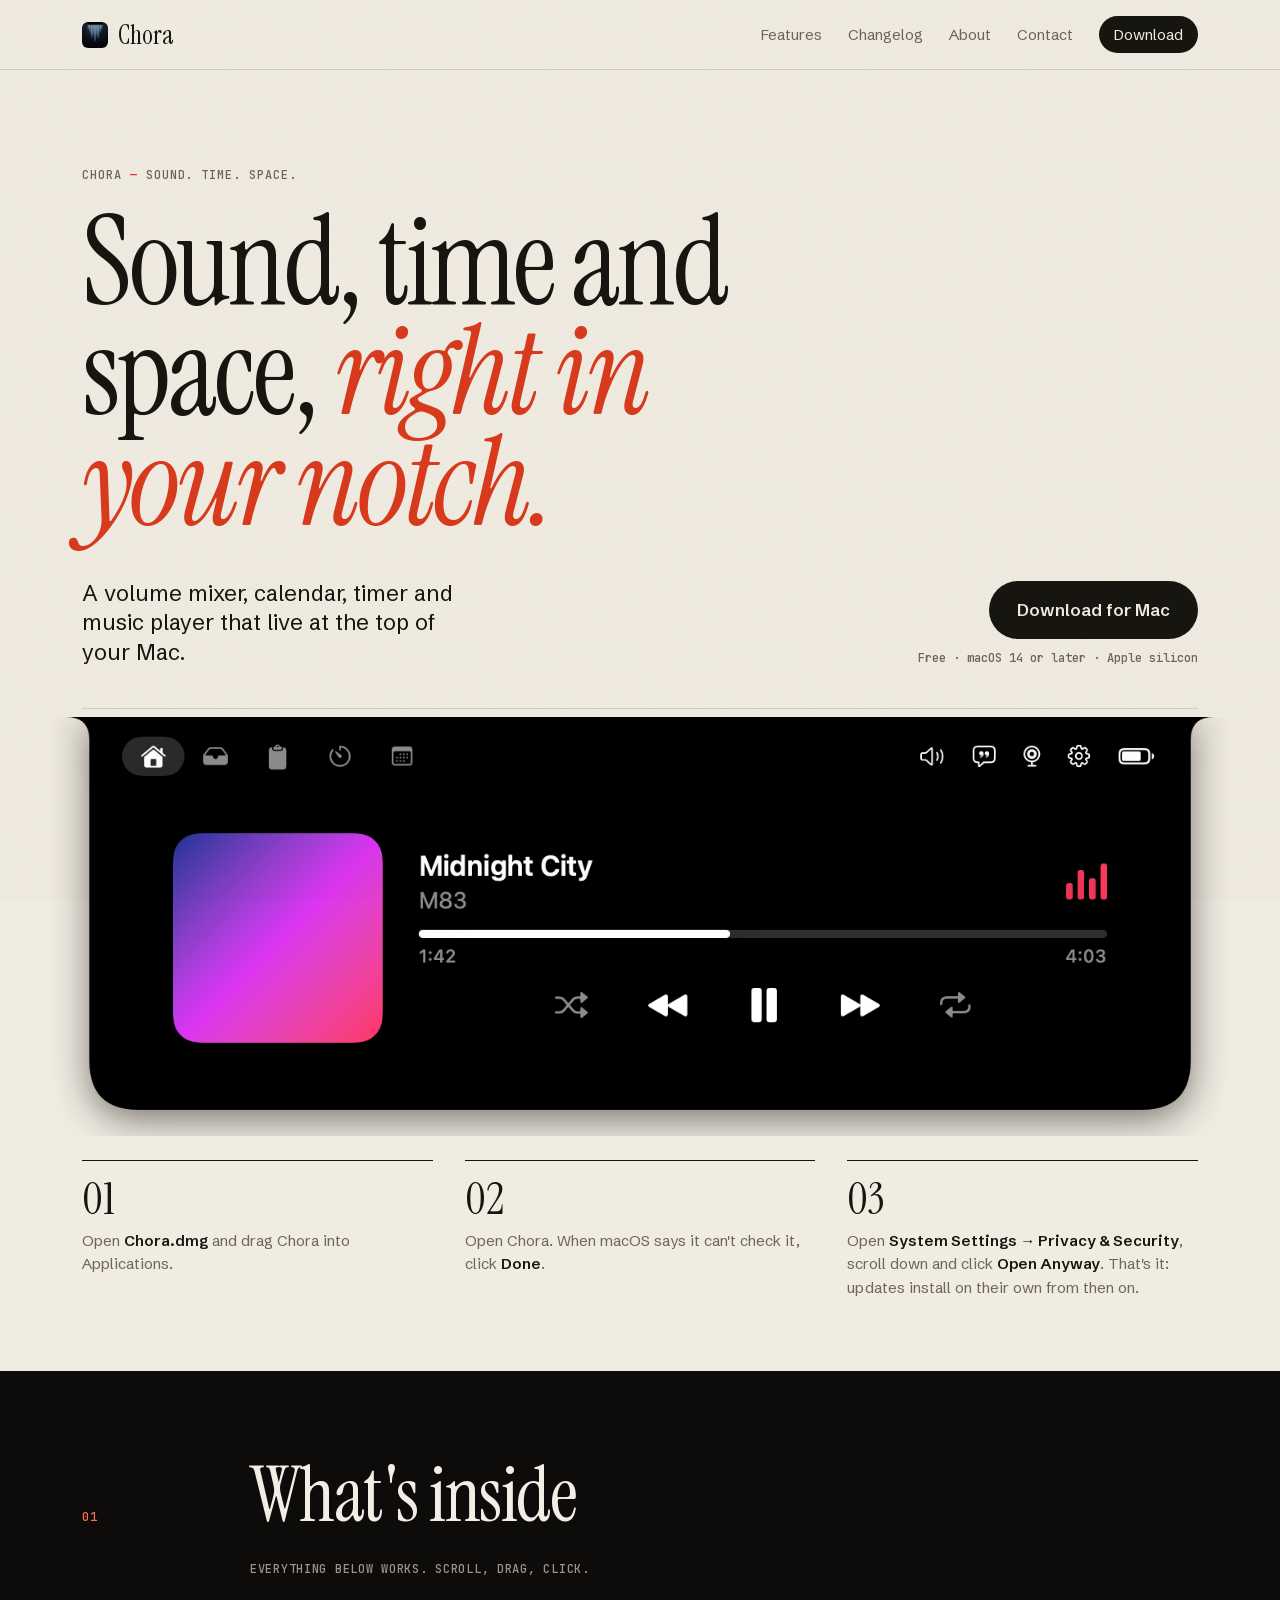
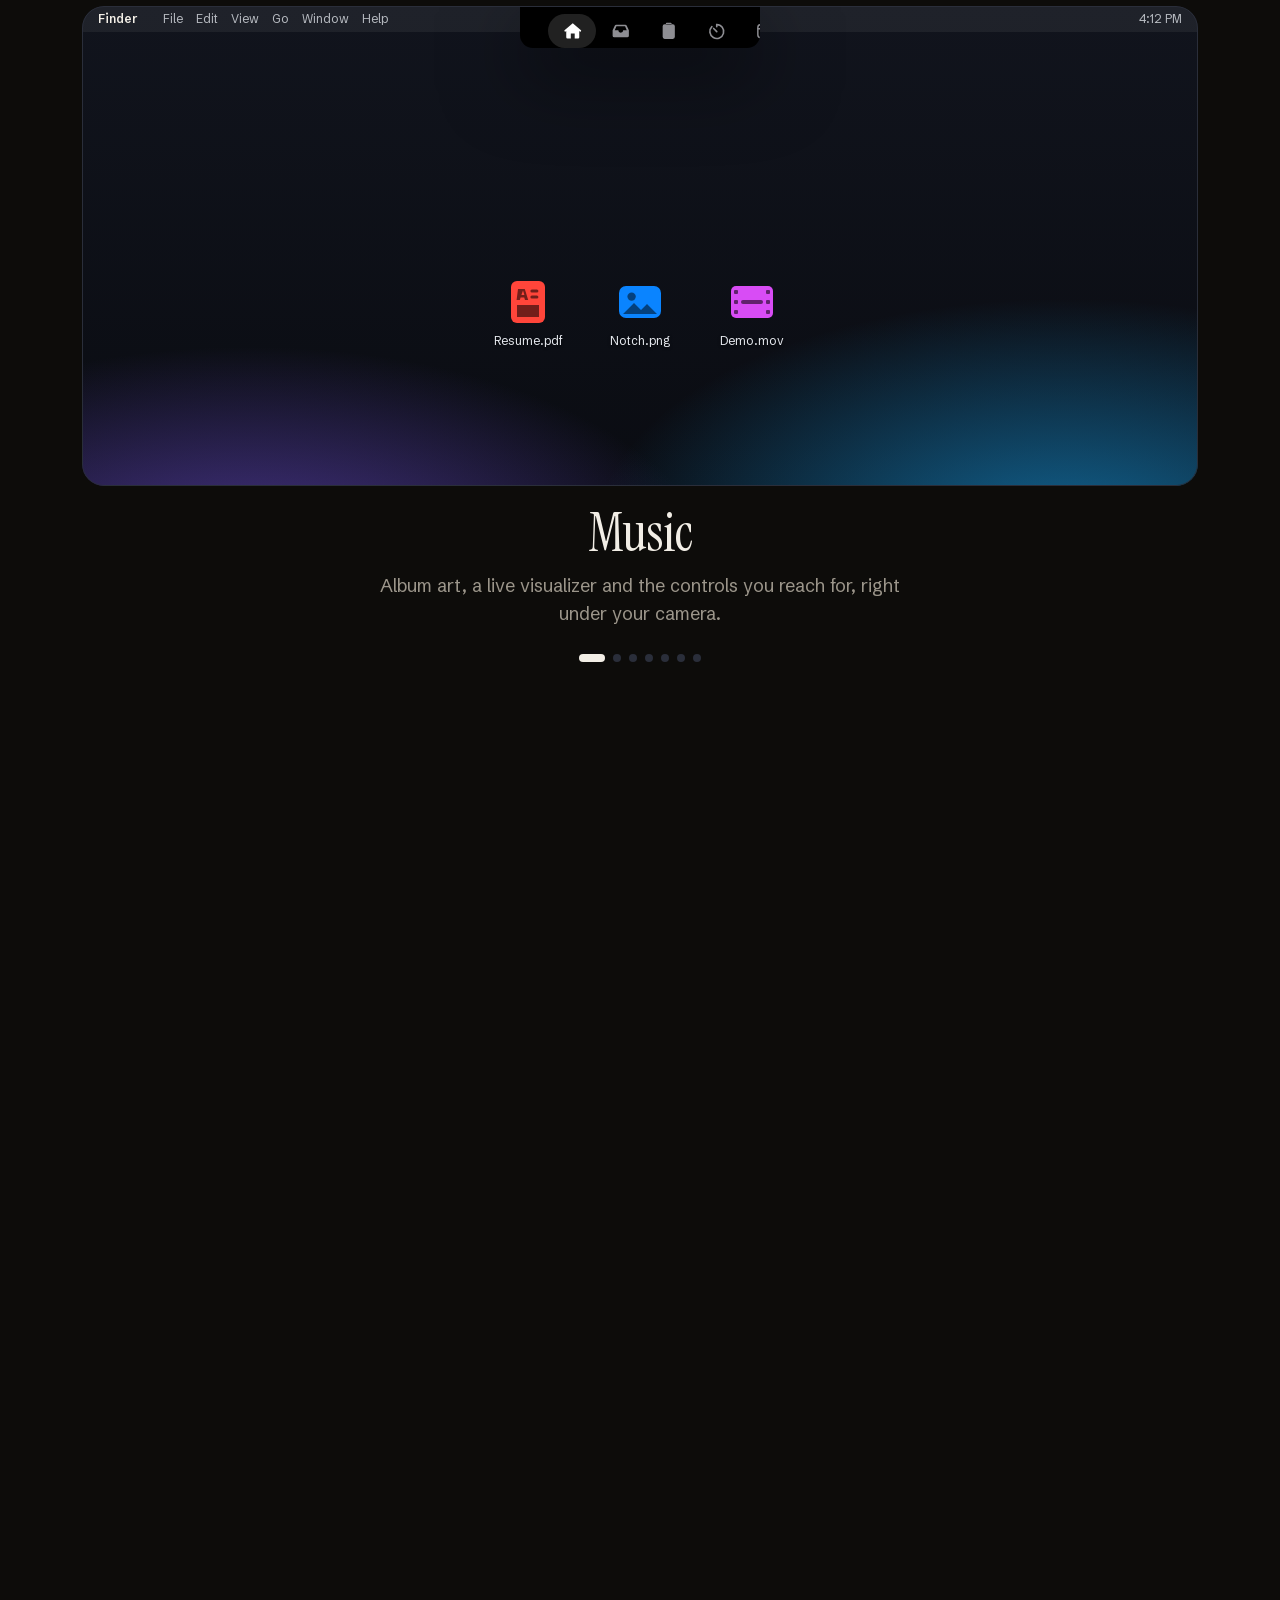
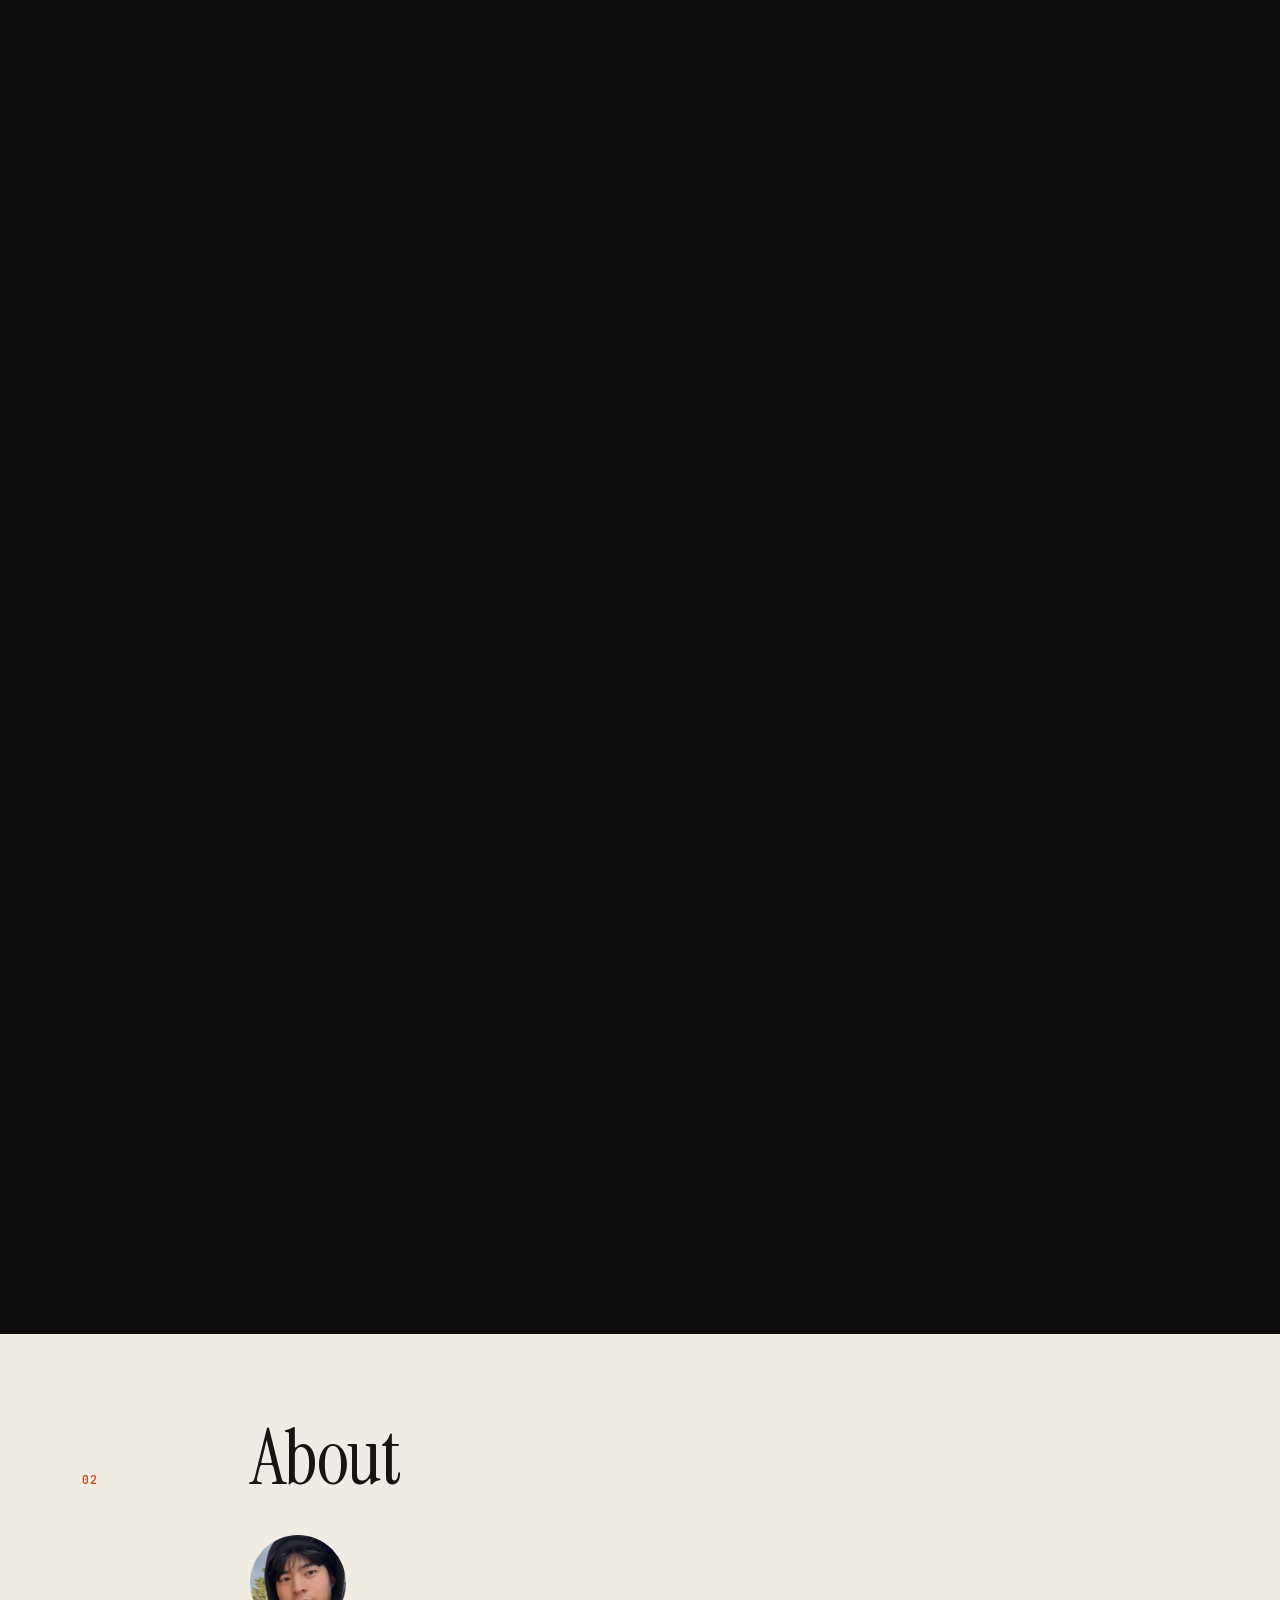
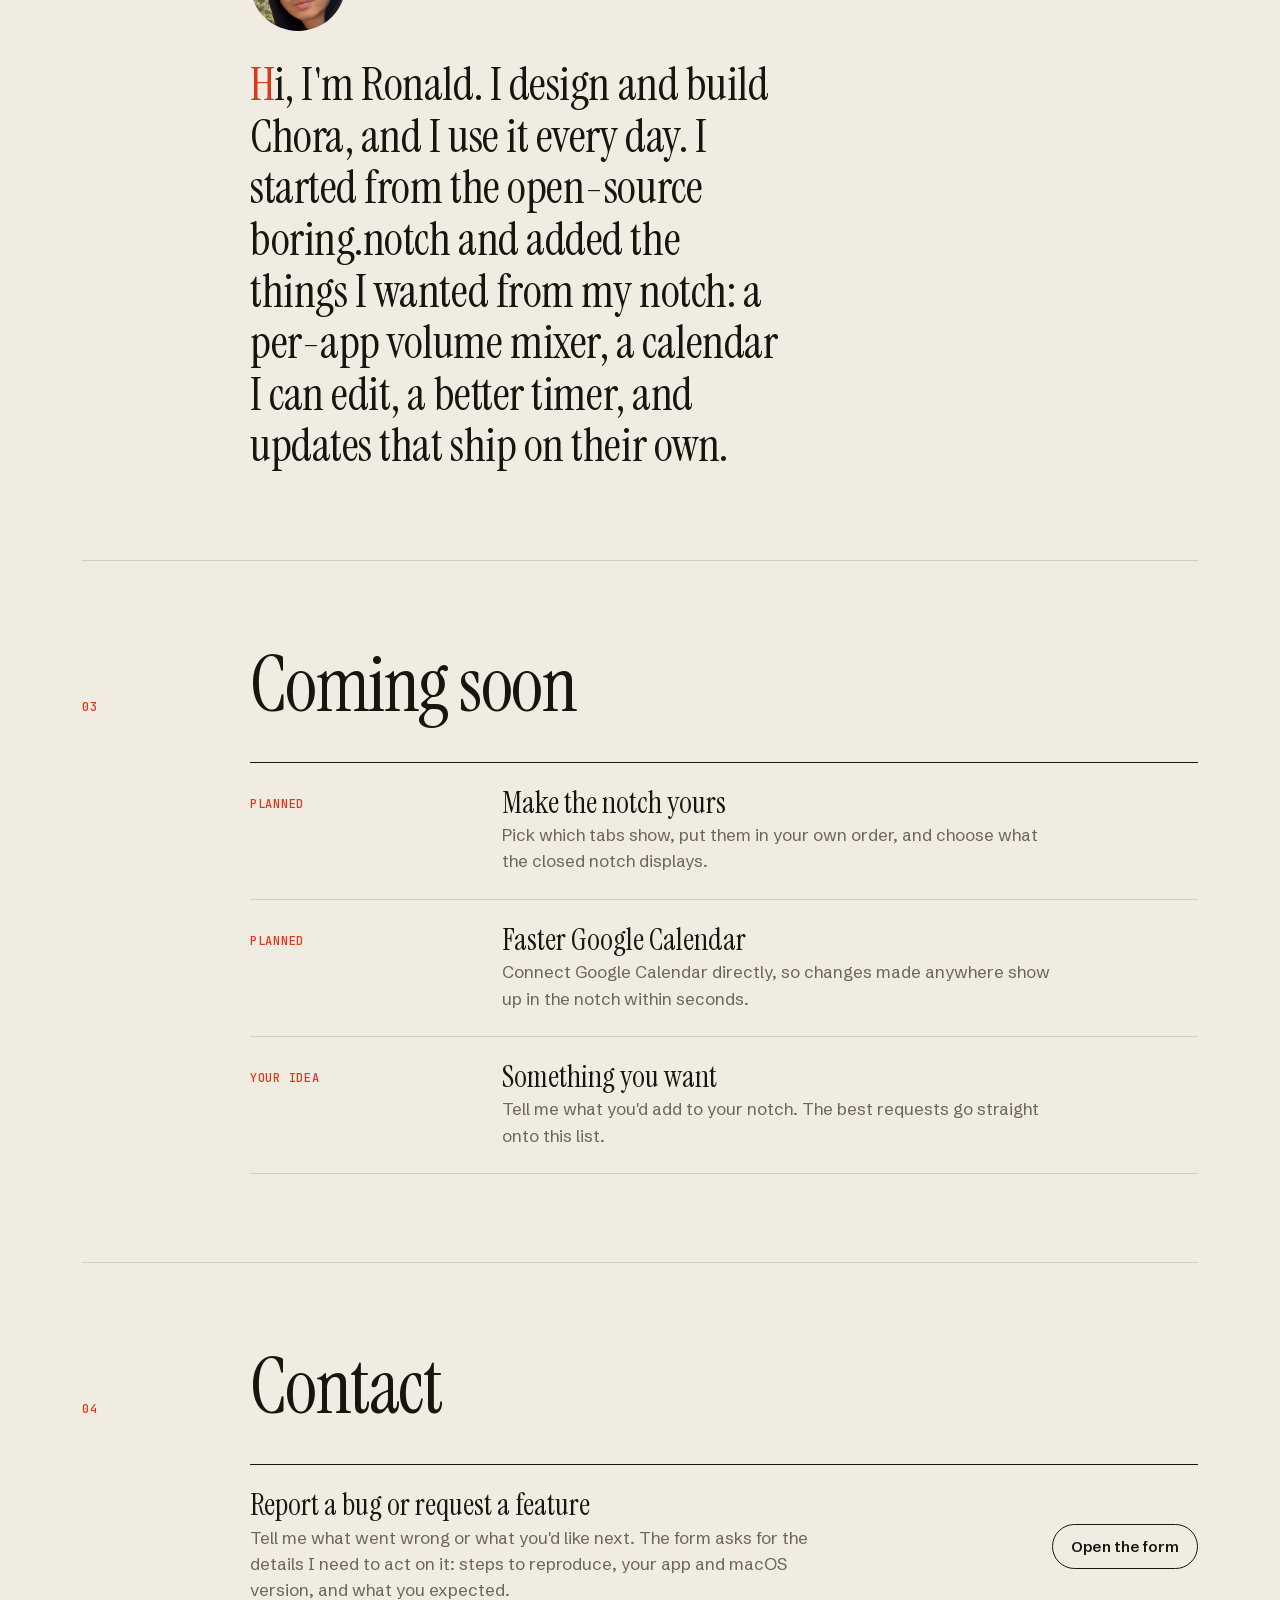
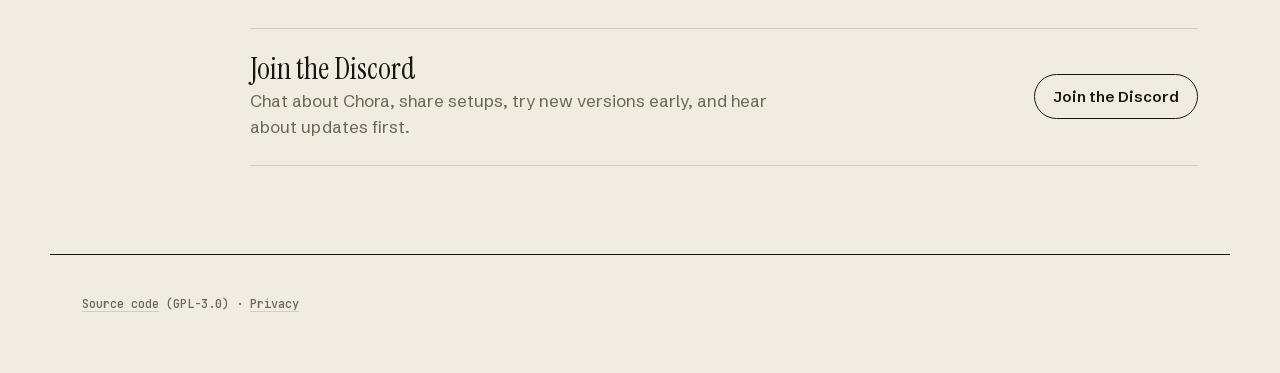
==== commit 8787904a: "feat: photo beside the maker's note" ====
--- a/index.html
+++ b/index.html
@@ -3,6 +3,7 @@
 <head>
   <meta charset="utf-8">
   <meta http-equiv="Content-Security-Policy" content="default-src 'self'; script-src 'self' 'sha256-WZRJfWvsnNCPcxzZwvyhovnZGqhZaC+8gPGPRbx6wTk='; style-src 'self' 'unsafe-inline'; img-src 'self' data:; font-src 'self'; connect-src 'self' https://raw.githubusercontent.com; object-src 'none'; base-uri 'self'; form-action 'none'">
+  <script src="redirect.js"></script>
   <meta name="referrer" content="strict-origin-when-cross-origin">
   <meta name="viewport" content="width=device-width, initial-scale=1">
   <title>Chora — Sound. Time. Space.</title>
@@ -67,7 +68,7 @@
         <article class="feature reveal">
           <img src="shots/calendar.png" alt="The calendar tab: the day as a timeline of events" loading="lazy">
           <h3>Calendar</h3>
-          <p>One day, 4 days, a week or a month, with the weather. Drag events to move them or pull the bottom edge to resize, drag on an empty spot or type a sentence to add one, make it repeat or remind you, search a year of events, answer Google invites, Join a video call, and see Google Tasks.</p>
+          <p>One day, 4 days, a week or a month, with the weather. Drag events to move them or pull the bottom edge to resize, drag on an empty spot or type a sentence to add one, make it repeat or remind you, search a year of events, answer Google invites, Join a video call, and see Google Tasks. Events come from the accounts on your Mac (Google, iCloud, Outlook), and the Google extras take one Sign in with Google click.</p>
         </article>
         <article class="feature reveal">
           <img src="shots/timer.png" alt="The timer tab: a countdown ring and length chips" loading="lazy">
@@ -236,6 +237,7 @@
         <p class="label">02</p>
         <h2 class="reveal">About</h2>
       </div>
+      <img class="maker-photo reveal" src="ronald.jpg" alt="Ronald, who makes Chora" width="96" height="96">
       <p class="maker reveal">Hi, I'm Ronald. I design and build Chora, and I use it every day. I started from the open-source boring.notch and added the things I wanted from my notch: a per-app volume mixer, a calendar I can edit, a better timer, and updates that ship on their own.</p>
     </section>
 
--- a/style.css
+++ b/style.css
@@ -304,6 +304,7 @@
   letter-spacing: -0.01em;
 }
 .maker::first-letter { color: var(--accent); }
+.maker-photo { display: block; width: 96px; height: 96px; margin-bottom: 28px; border-radius: 50%; object-fit: cover; }
 .about p { max-width: 24ch; }
 
 /* Coming soon and Contact: ruled lists, not cards. */
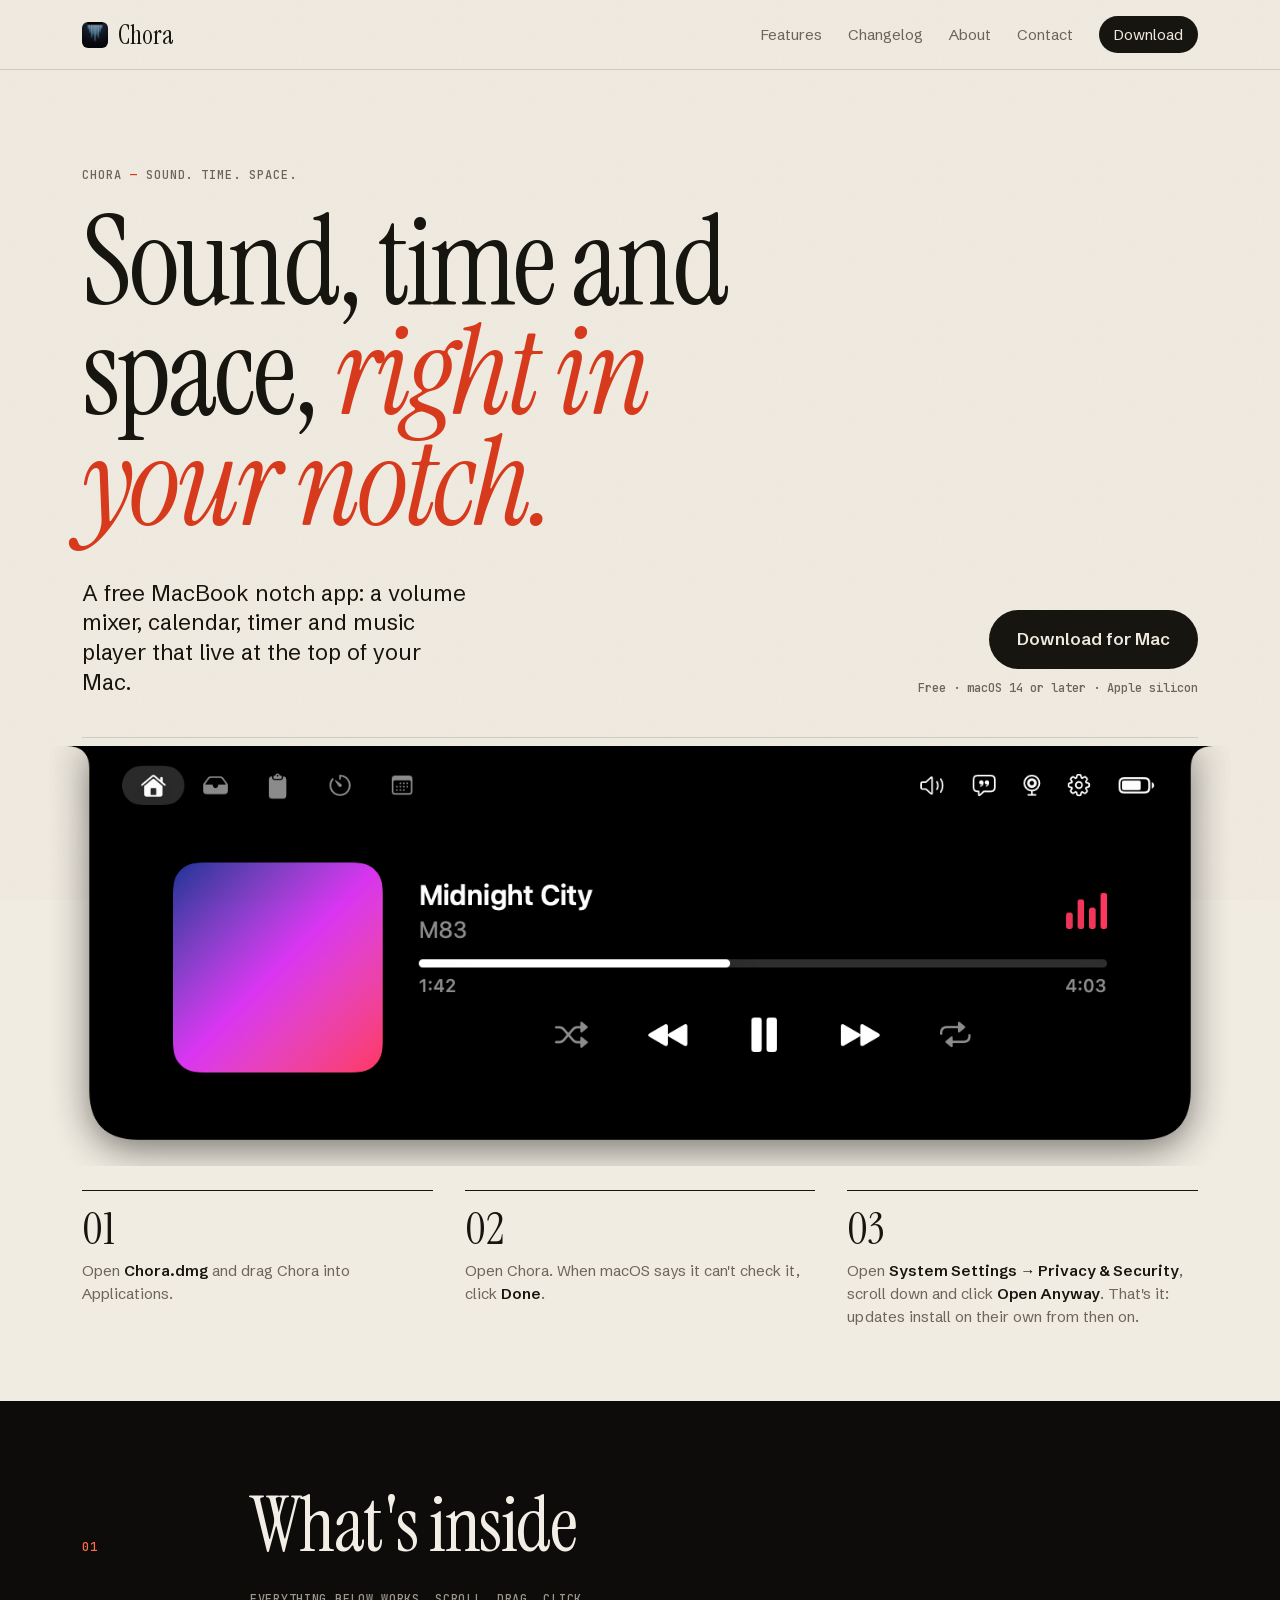
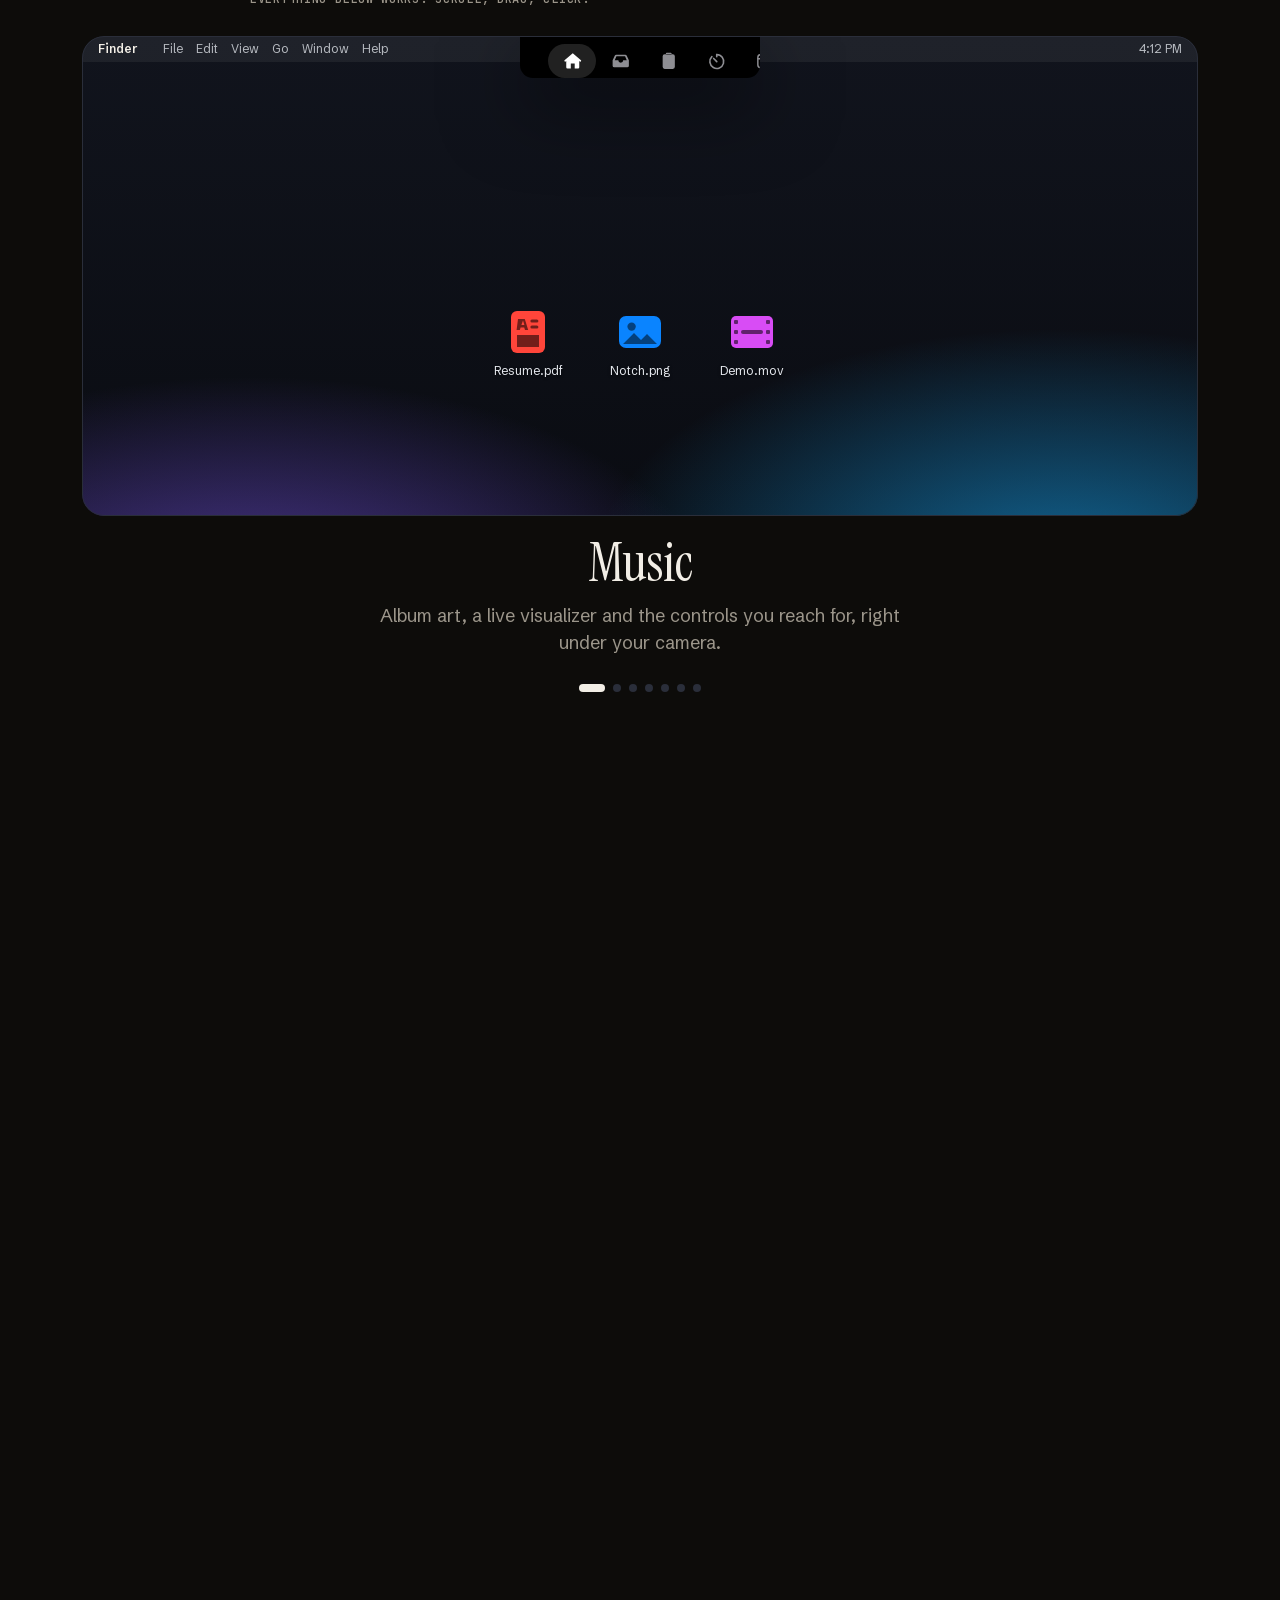
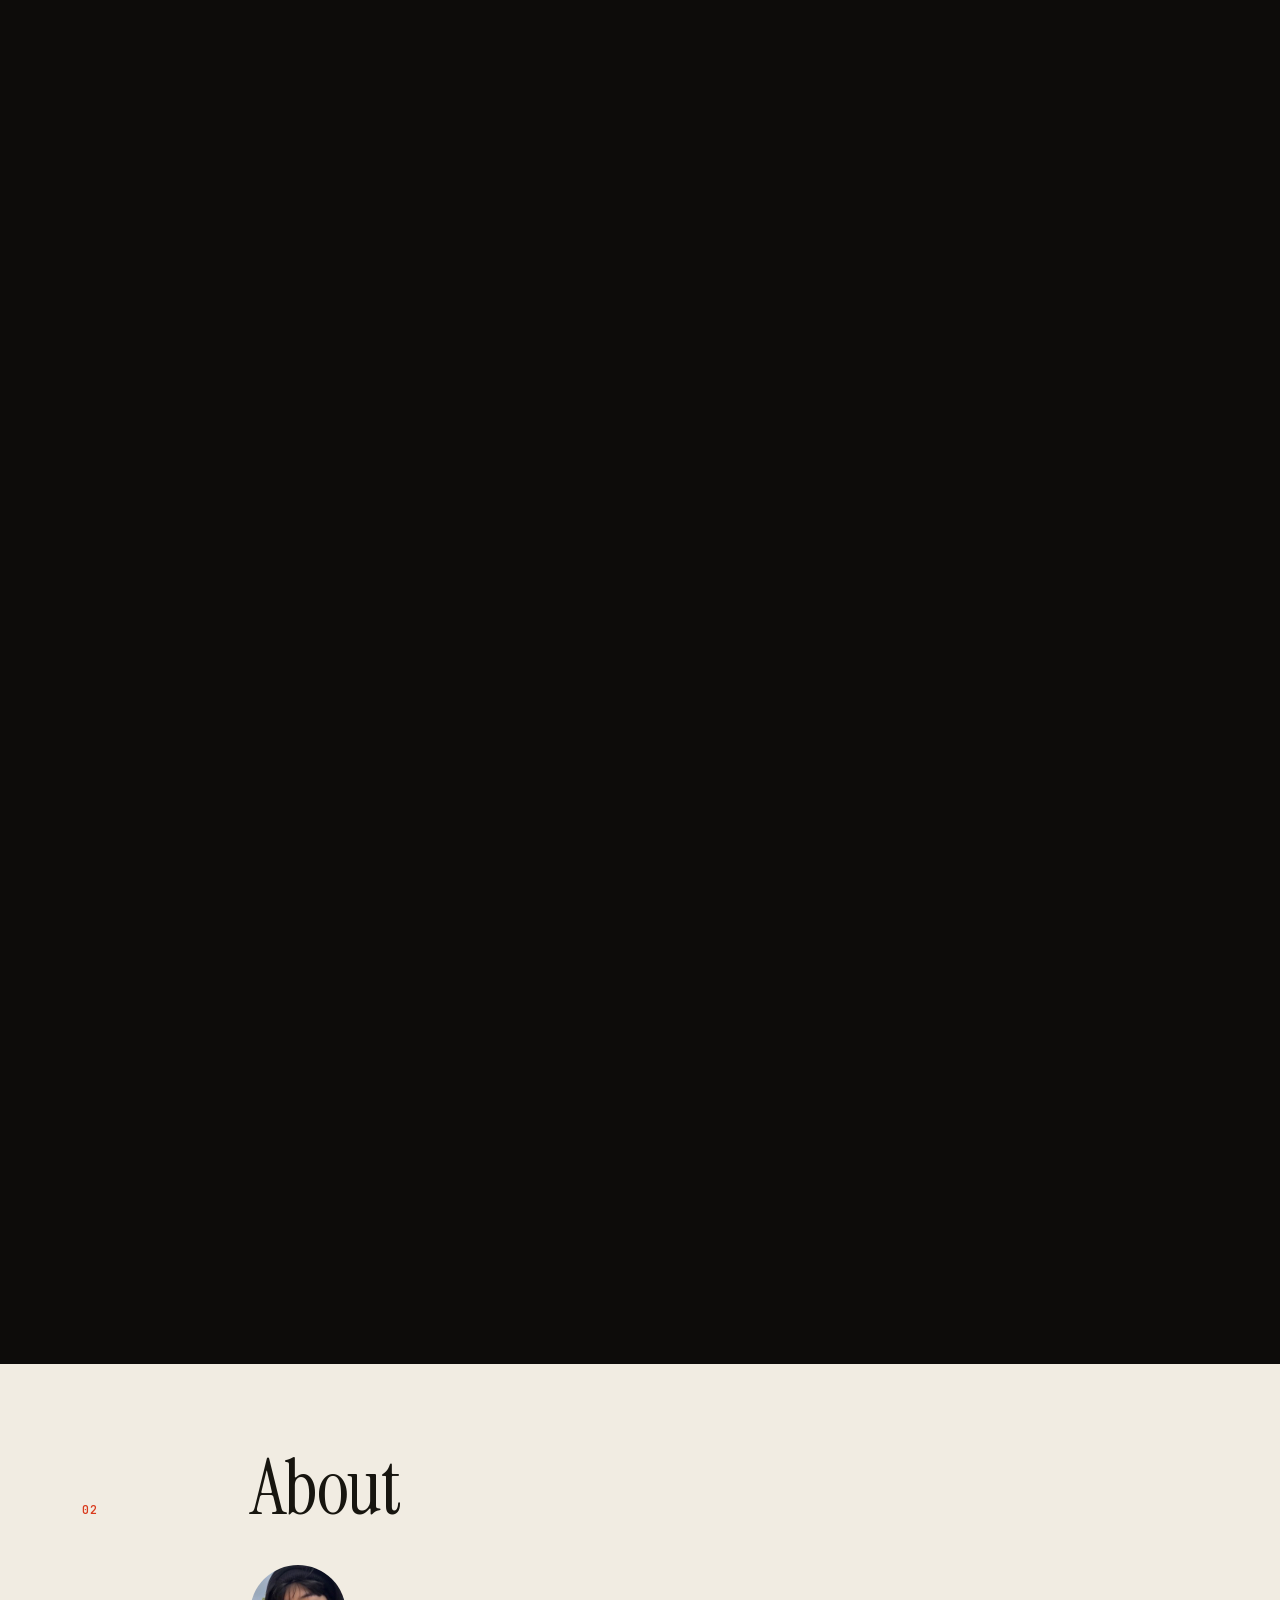
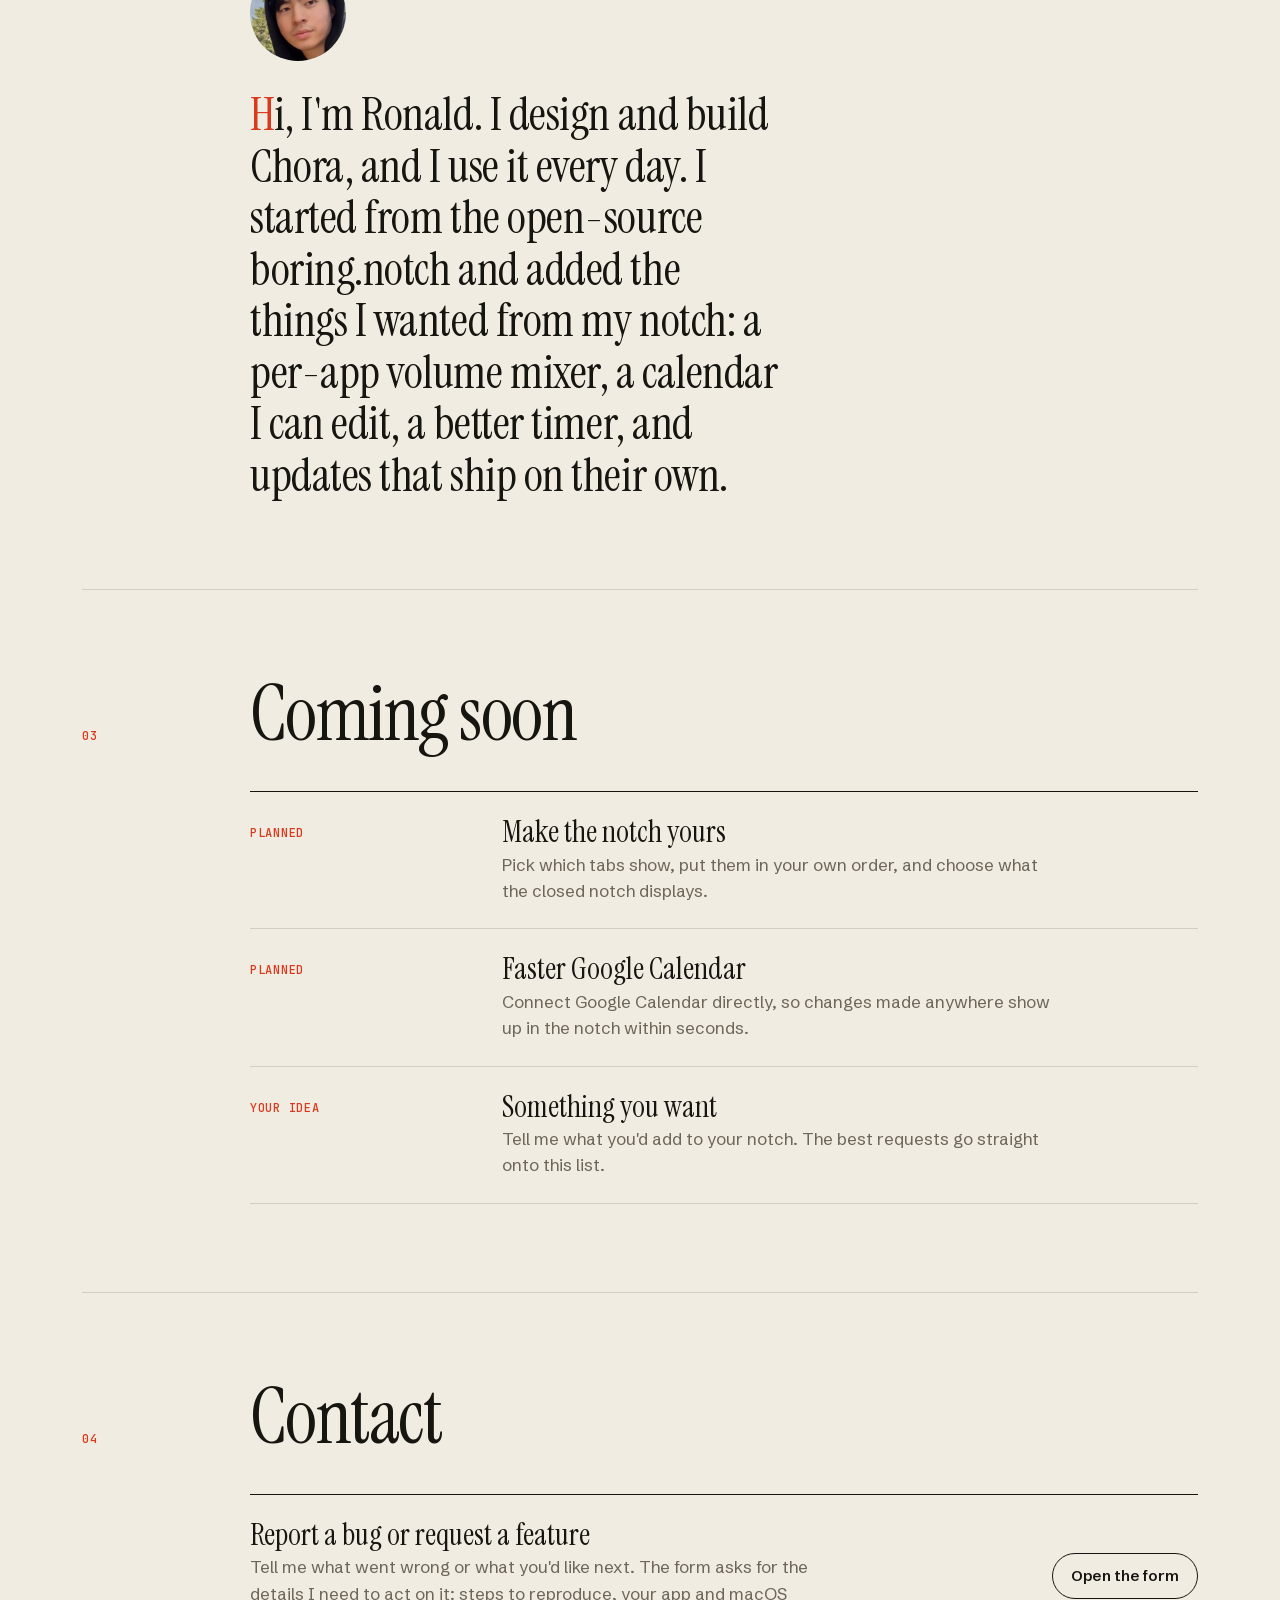
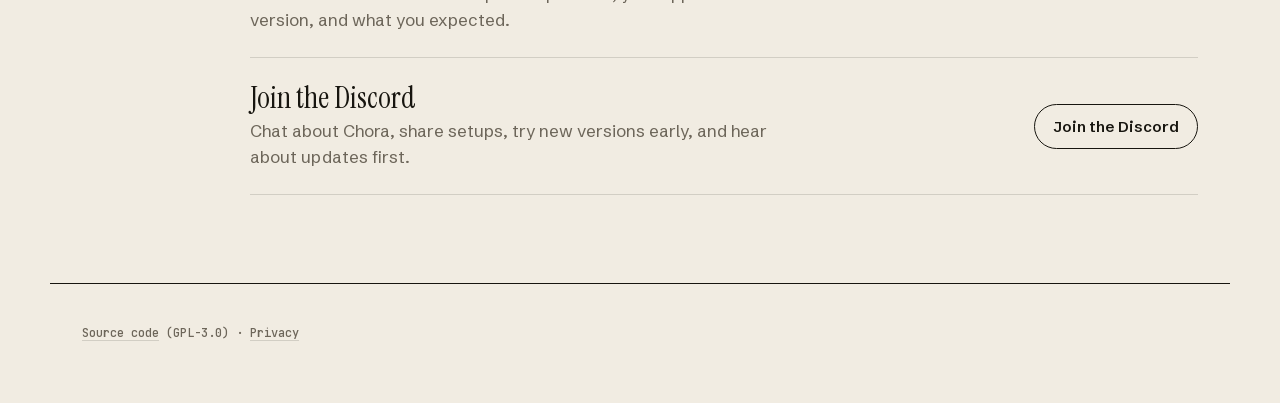
==== commit ee843b09: "feat: search and share setup: descriptions, canonical, preview card, robots, sitemap, structured dat" ====
--- a/index.html
+++ b/index.html
@@ -6,8 +6,22 @@
   <script src="redirect.js"></script>
   <meta name="referrer" content="strict-origin-when-cross-origin">
   <meta name="viewport" content="width=device-width, initial-scale=1">
-  <title>Chora — Sound. Time. Space.</title>
-  <meta name="description" content="Chora turns your MacBook's notch into a volume mixer, calendar, timer and music player.">
+  <title>Chora: a free MacBook notch app for volume, calendar, timers and music</title>
+  <meta name="description" content="Chora turns your MacBook's notch into a free volume mixer, calendar, timer and music player. A per-app volume slider, a calendar you can edit, and music with a live visualizer, one glance away.">
+  <link rel="canonical" href="https://getchora.vercel.app/">
+  <meta property="og:type" content="website">
+  <meta property="og:site_name" content="Chora">
+  <meta property="og:title" content="Chora: a free MacBook notch app for volume, calendar, timers and music">
+  <meta property="og:description" content="Chora turns your MacBook's notch into a free volume mixer, calendar, timer and music player. A per-app volume slider, a calendar you can edit, and music with a live visualizer, one glance away.">
+  <meta property="og:url" content="https://getchora.vercel.app/">
+  <meta property="og:image" content="https://getchora.vercel.app/og.png">
+  <meta property="og:image:width" content="1200">
+  <meta property="og:image:height" content="630">
+  <meta name="twitter:card" content="summary_large_image">
+  <meta name="twitter:title" content="Chora: a free MacBook notch app for volume, calendar, timers and music">
+  <meta name="twitter:description" content="Chora turns your MacBook's notch into a free volume mixer, calendar, timer and music player. A per-app volume slider, a calendar you can edit, and music with a live visualizer, one glance away.">
+  <meta name="twitter:image" content="https://getchora.vercel.app/og.png">
+  <script type="application/ld+json">{"@context":"https://schema.org","@type":"SoftwareApplication","name":"Chora","applicationCategory":"UtilitiesApplication","operatingSystem":"macOS 14 or later","description":"A free MacBook notch app: a per-app volume mixer, an editable calendar, timers and a music player that live in the notch.","url":"https://getchora.vercel.app/","downloadUrl":"https://github.com/ronaldw07/boring.notch/releases/latest/download/Chora.dmg","image":"https://getchora.vercel.app/og.png","offers":{"@type":"Offer","price":"0","priceCurrency":"USD"},"author":{"@type":"Person","name":"Ronald Wen"}}</script>
   <link rel="icon" href="favicon.png">
   <link rel="preload" href="fonts/InstrumentSerif-normal.woff2" as="font" type="font/woff2" crossorigin>
   <link rel="stylesheet" href="style.css">
@@ -31,7 +45,7 @@
       <p class="eyebrow">Chora <span class="dash">—</span> Sound. Time. Space.</p>
       <h1>Sound, time and space, <em>right in your notch.</em></h1>
       <div class="hero-row">
-        <p class="sub">A volume mixer, calendar, timer and music player that live at the top of your Mac.</p>
+        <p class="sub">A free MacBook notch app: a volume mixer, calendar, timer and music player that live at the top of your Mac.</p>
         <div class="get">
           <a class="download" href="https://github.com/ronaldw07/boring.notch/releases/latest/download/Chora.dmg">Download for Mac</a>
           <p class="req">Free · macOS 14 or later · Apple silicon</p>
@@ -68,12 +82,12 @@
         <article class="feature reveal">
           <img src="shots/calendar.png" alt="The calendar tab: the day as a timeline of events" loading="lazy">
           <h3>Calendar</h3>
-          <p>One day, 4 days, a week or a month, with the weather. Drag events to move them or pull the bottom edge to resize, drag on an empty spot or type a sentence to add one, make it repeat or remind you, search a year of events, answer Google invites, Join a video call, and see Google Tasks. Events come from the accounts on your Mac (Google, iCloud, Outlook), and the Google extras take one Sign in with Google click.</p>
+          <p>One day, 4 days, a week or a month, with the weather. Drag events to move them or pull the bottom edge to resize, drag on an empty spot or type a sentence to add one, make it repeat on any schedule or remind you, copy and paste events, switch an event's calendar or color while editing, undo any change (even ones sent to Google) with ⌘Z, get a heads-up five minutes before each one, search a year of events, answer Google invites, Join a video call, and see and edit Google Tasks on every day, even at a time you choose. Events come from the accounts on your Mac (Google, iCloud, Outlook), and the Google extras take one Sign in with Google click.</p>
         </article>
         <article class="feature reveal">
           <img src="shots/timer.png" alt="The timer tab: a countdown ring and length chips" loading="lazy">
           <h3>Timer</h3>
-          <p>Lengths down to the second, recent timers, a smooth ring, and undo when you reset by mistake.</p>
+          <p>Up to five timers at once, lengths down to the second, recent timers, stopwatch laps, and undo when you cancel by mistake.</p>
         </article>
         <article class="feature reveal">
           <img src="shots/music.png" alt="The music player with album art and controls" loading="lazy">
@@ -172,22 +186,24 @@
                       <div class="readout-slot">
                         <svg class="ring" viewBox="0 0 88 88" aria-hidden="true"><circle class="ring-track" cx="44" cy="44" r="41"/><circle class="ring-fill" cx="44" cy="44" r="41"/></svg>
                         <span class="readout"><span data-readout>5:00</span><span class="cs" data-cs></span></span>
+                        <span class="lap-now" data-lap-now></span>
                       </div>
                       <div class="timer-side">
-                        <div class="presets" data-presets>
-                          <button type="button" class="chip" data-secs="60">1m</button>
-                          <button type="button" class="chip on" data-secs="300">5m</button>
-                          <button type="button" class="chip" data-secs="600">10m</button>
-                          <button type="button" class="chip" data-secs="1500">25m</button>
-                          <button type="button" class="chip" data-secs="150">2:30</button>
-                          <i class="history" data-i="history"></i>
-                          <button type="button" class="chip" data-secs="45">45s</button>
+                        <div class="choices">
+                          <div class="presets" data-presets>
+                            <button type="button" class="chip" data-secs="60">1m</button>
+                            <button type="button" class="chip on" data-secs="300">5m</button>
+                            <button type="button" class="chip" data-secs="600">10m</button>
+                            <button type="button" class="chip" data-secs="1500">25m</button>
+                            <button type="button" class="chip" data-secs="150">2:30</button>
+                          </div>
+                          <div class="recents"><span>Recents:</span><button type="button" class="chip" data-secs="45">45s</button><button type="button" class="chip" data-secs="1200">20m</button></div>
+                          <div class="laps" data-laps></div>
                         </div>
                         <div class="timer-controls">
-                          <button type="button" class="round small" data-timer-reset aria-label="Reset"><i data-i="reset"></i></button>
-                          <button type="button" class="round" data-timer-play aria-label="Start"><i data-i="play"></i></button>
-                          <button type="button" class="round" data-timer-stop aria-label="Stop"><i data-i="stop"></i></button>
-                          <button type="button" class="round small" data-timer-undo aria-label="Undo reset"><i data-i="undo"></i></button>
+                          <button type="button" class="round small" data-timer-cancel aria-label="Cancel"><i data-i="x"></i></button>
+                          <button type="button" class="round" data-timer-play aria-label="Play"><i data-i="play"></i></button>
+                          <button type="button" class="round small" data-timer-undo aria-label="Undo"><i data-i="undo"></i></button>
                         </div>
                       </div>
                     </div>
@@ -222,7 +238,7 @@
             <div class="caption future" data-caption="2"><h3>Synced lyrics</h3><p>Lyrics that follow the song. Click a line to jump to it.</p></div>
             <div class="caption future" data-caption="3"><h3>Shelf</h3><p>Drop files on the notch to keep them close. Drag one up from the desktop.</p></div>
             <div class="caption future" data-caption="4"><h3>Clipboard</h3><p>Everything you copied, one click from copying it again.</p></div>
-            <div class="caption future" data-caption="5"><h3>Timer</h3><p>Timers down to the second, a stopwatch, and undo when you reset by mistake.</p></div>
+            <div class="caption future" data-caption="5"><h3>Timer</h3><p>Several timers at once, a stopwatch with laps, and undo when you cancel by mistake.</p></div>
             <div class="caption future" data-caption="6"><h3>Calendar</h3><p>Your day across, or top to bottom. Drag an empty spot to add an event, or press + and type one. Drag an event to move it, pull its end to resize, and undo any change.</p><button type="button" class="caption-link" data-cal-reset hidden>Bring the events back</button></div>
           </div>
           <div class="dots" aria-label="Features">
--- a/demo.css
+++ b/demo.css
@@ -273,7 +273,15 @@
 .view-timer.done .readout { color: #ff453a; }
 .timer-side { display: flex; flex-direction: column; align-items: center; gap: 10px; }
 .presets { display: flex; align-items: center; gap: 6px; transition: opacity 200ms var(--ease-out); }
-.view-timer.stopwatch .presets { opacity: 0; pointer-events: none; }
+.choices { position: relative; display: flex; flex-direction: column; align-items: center; gap: 6px; }
+.recents { display: flex; align-items: center; gap: 6px; height: 18px; font-size: 10px; font-weight: 600; color: var(--mac-gray); transition: opacity 200ms var(--ease-out); }
+.view-timer.stopwatch .presets, .view-timer.stopwatch .recents { opacity: 0; pointer-events: none; }
+.laps { position: absolute; inset: 0; display: flex; align-items: center; gap: 6px; overflow-x: auto; scrollbar-width: none; opacity: 0; pointer-events: none; transition: opacity 200ms var(--ease-out); }
+.view-timer.stopwatch .laps { opacity: 1; pointer-events: auto; }
+.lap-chip { display: inline-flex; align-items: center; gap: 4px; flex: none; height: 18px; padding: 0 8px; border-radius: 99px; background: rgba(255, 255, 255, 0.1); color: var(--mac-gray); font-size: 10px; font-weight: 600; font-variant-numeric: tabular-nums; }
+.lap-chip b { color: #fff; font-weight: 600; }
+.lap-chip.newest { background: rgba(10, 132, 255, 0.35); }
+.lap-now { position: absolute; bottom: 16px; font: 500 11px/1 ui-monospace, "SF Mono", Menlo, monospace; color: var(--mac-gray); white-space: pre; }
 .chip { height: 18px; padding: 0 8px !important; border-radius: 99px; background: rgba(255, 255, 255, 0.1) !important; color: var(--mac-gray) !important; font-size: 10px !important; font-weight: 600; transition: background 160ms var(--ease-out), color 160ms var(--ease-out); }
 .chip.on { background: rgba(10, 132, 255, 0.35) !important; color: #fff !important; }
 .history { width: 11px; height: 11px; margin-left: 4px; color: var(--mac-gray); }
